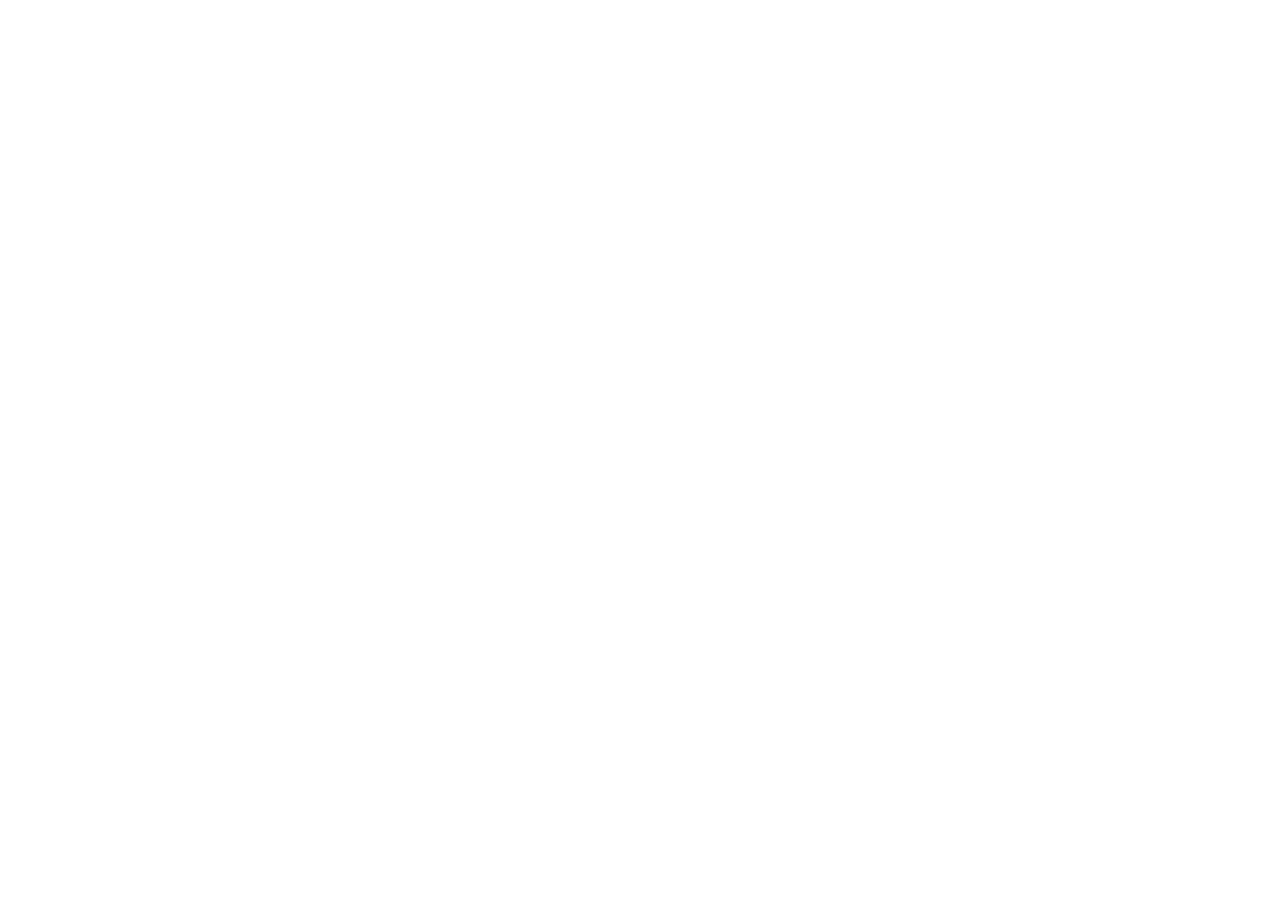
==== index.html @ dd3a99eb "upload first" ====
<!DOCTYPE html>
<html lang="en">
<head>
    <meta charset="UTF-8">
    <meta name="viewport" content="width=device-width, initial-scale=1.0">
    <title>Tix</title>
    <!-- Font Awesome -->
    <link rel="stylesheet" href="https://cdnjs.cloudflare.com/ajax/libs/font-awesome/5.15.2/css/all.min.css" integrity="sha512-HK5fgLBL+xu6dm/Ii3z4xhlSUyZgTT9tuc/hSrtw6uzJOvgRr2a9jyxxT1ely+B+xFAmJKVSTbpM/CuL7qxO8w==" crossorigin="anonymous" />
    <!-- BS4 -->
    <link rel="stylesheet" href="https://cdn.jsdelivr.net/npm/bootstrap@4.6.0/dist/css/bootstrap.min.css" integrity="sha384-B0vP5xmATw1+K9KRQjQERJvTumQW0nPEzvF6L/Z6nronJ3oUOFUFpCjEUQouq2+l" crossorigin="anonymous">
    <!-- Css -->
    <link rel="stylesheet" href="./css/style.css">
</head>
<body>
    <!-- Header -->
    <!-- Carousel -->
    <!-- Hometool -->
    <!-- Film -->
    <!-- Cinema -->
    <!-- News -->
    <!-- App -->
    <!-- Footer -->

    
    <!-- BS4 -->
    <script src="https://code.jquery.com/jquery-3.5.1.min.js"></script>
    <script src="https://cdn.jsdelivr.net/npm/bootstrap@4.6.0/dist/js/bootstrap.bundle.min.js" integrity="sha384-Piv4xVNRyMGpqkS2by6br4gNJ7DXjqk09RmUpJ8jgGtD7zP9yug3goQfGII0yAns" crossorigin="anonymous"></script>
</body>
</html>
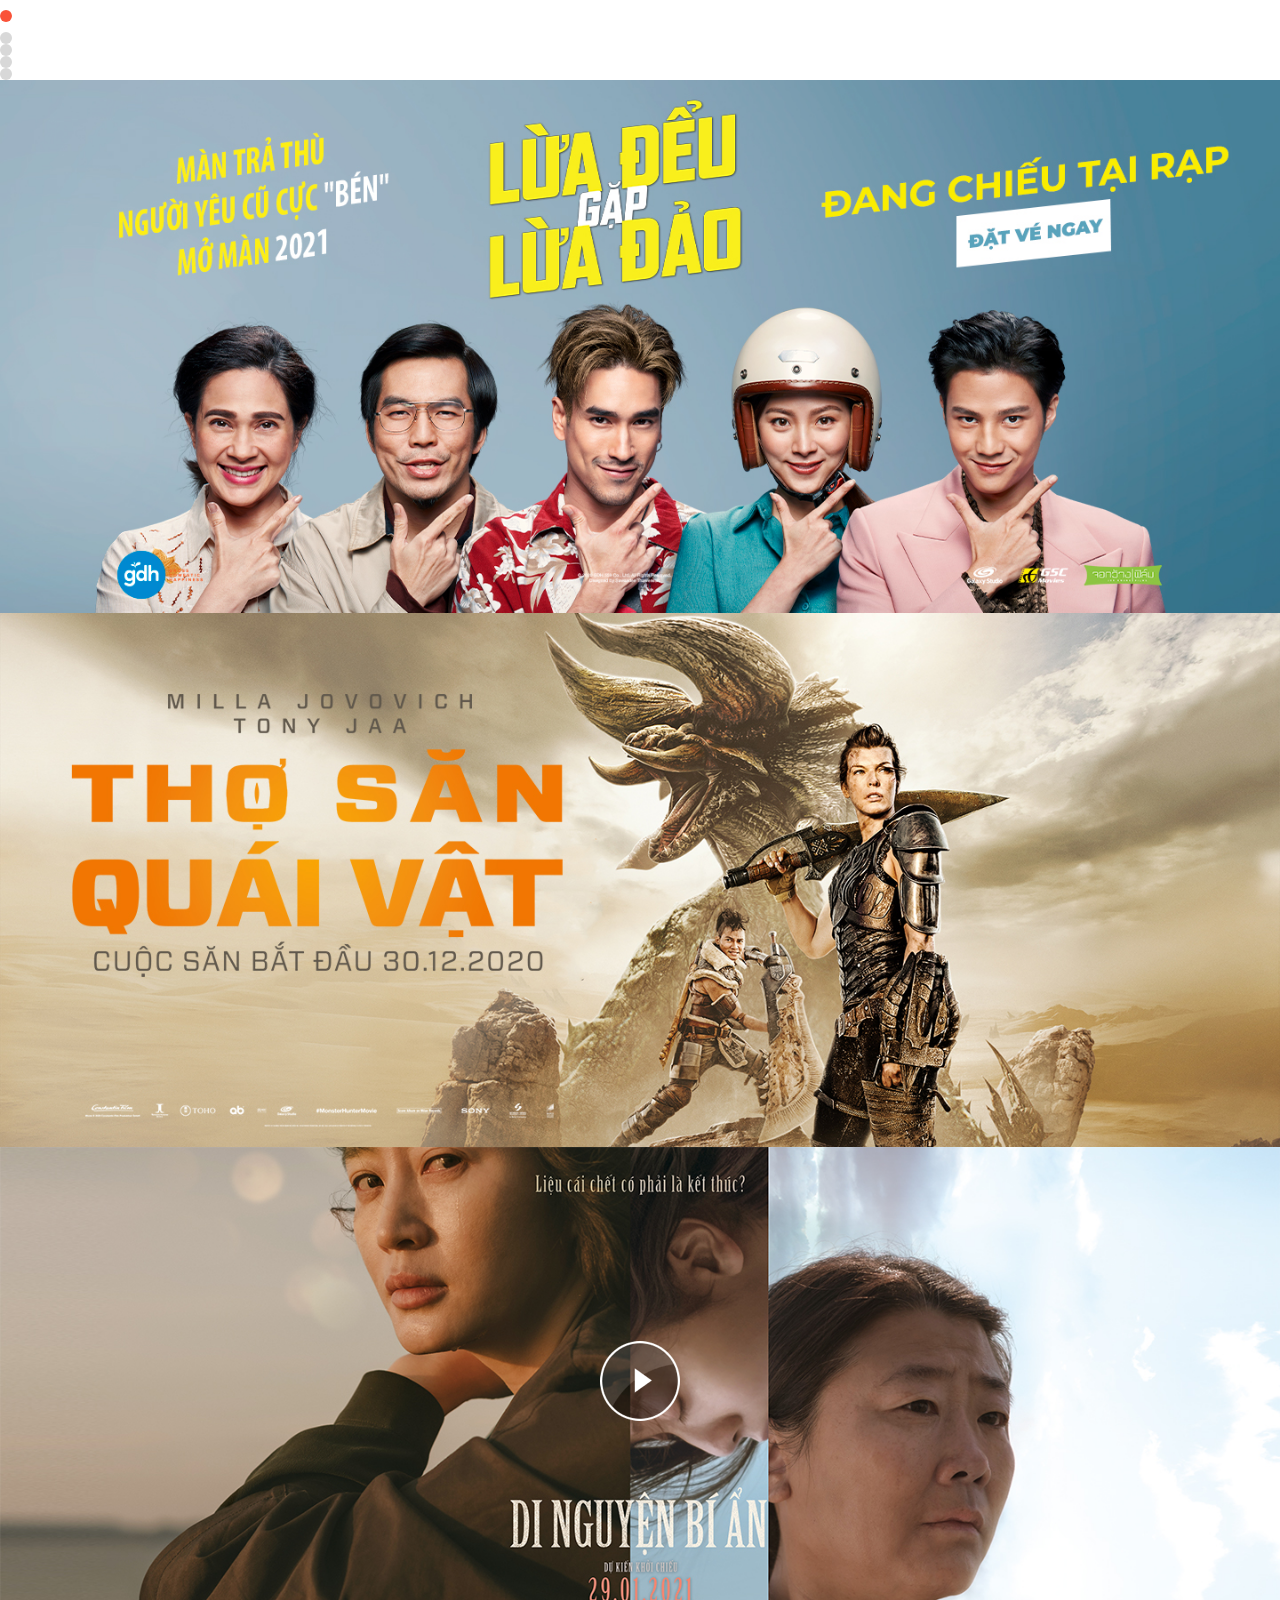
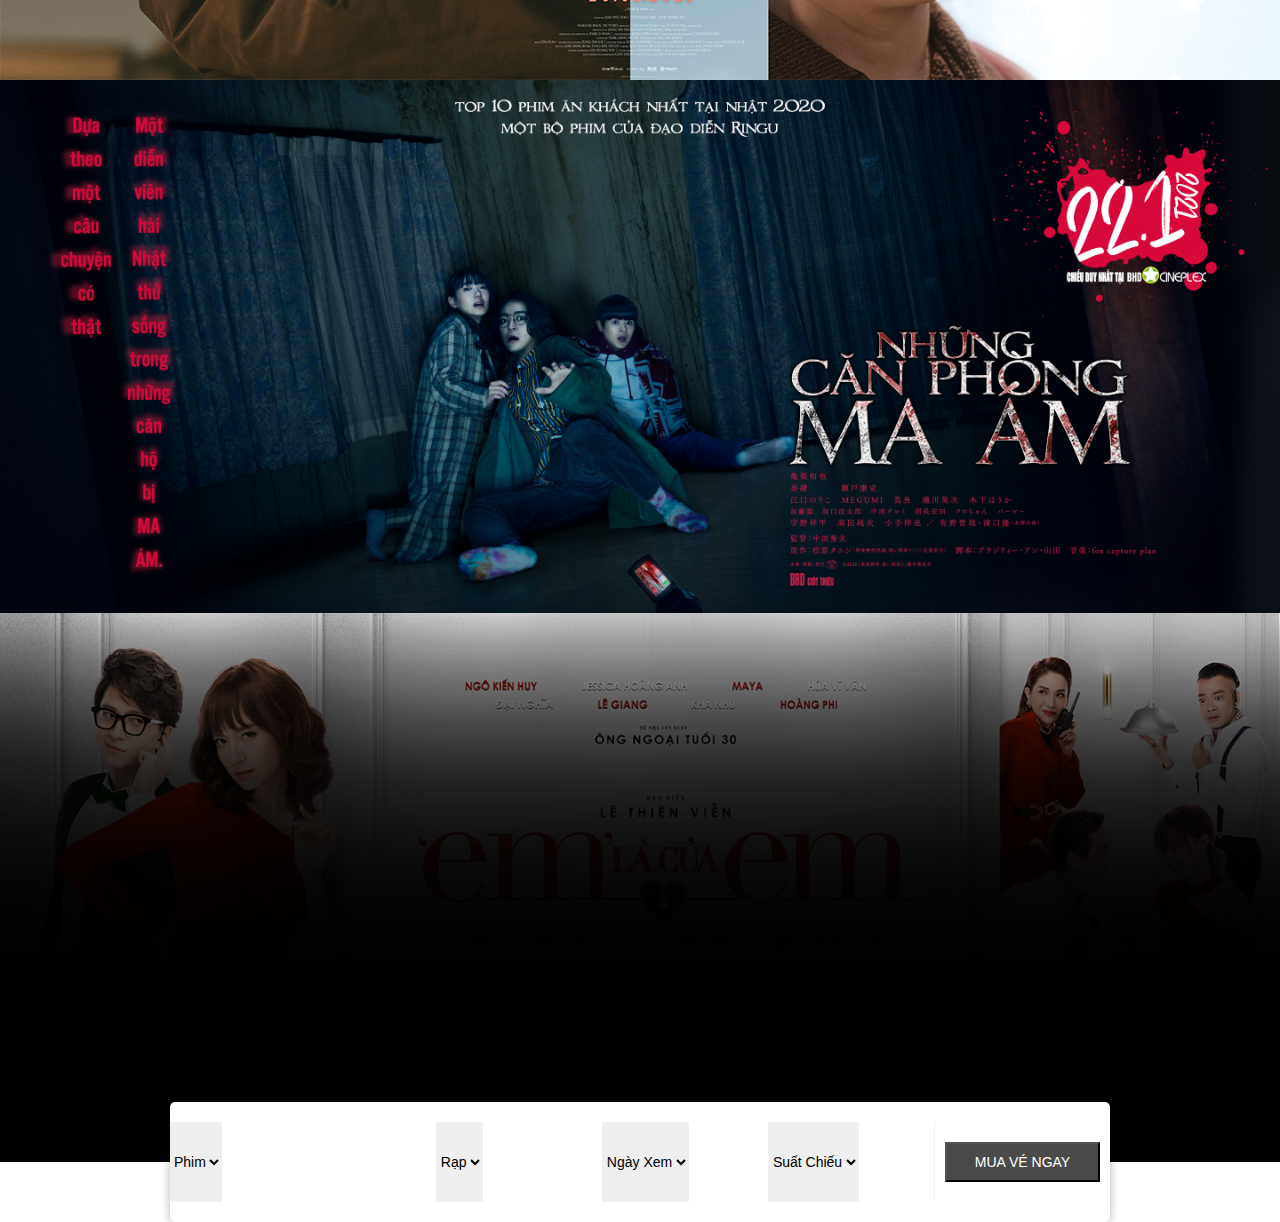
==== commit 99217b6c: "carousel" ====
--- a/index.html
+++ b/index.html
@@ -4,26 +4,132 @@
     <meta charset="UTF-8">
     <meta name="viewport" content="width=device-width, initial-scale=1.0">
     <title>Tix</title>
+    <!-- Venobox -->
+    <link rel="stylesheet" href="./css/venobox.css">
+    <!-- Owl Carousel -->
+    <link rel="stylesheet" href="./css/owl.theme.default.css">
+    <link rel="stylesheet" href="./css/owl.theme.default.min.css">
     <!-- Font Awesome -->
     <link rel="stylesheet" href="https://cdnjs.cloudflare.com/ajax/libs/font-awesome/5.15.2/css/all.min.css" integrity="sha512-HK5fgLBL+xu6dm/Ii3z4xhlSUyZgTT9tuc/hSrtw6uzJOvgRr2a9jyxxT1ely+B+xFAmJKVSTbpM/CuL7qxO8w==" crossorigin="anonymous" />
     <!-- BS4 -->
     <link rel="stylesheet" href="https://cdn.jsdelivr.net/npm/bootstrap@4.6.0/dist/css/bootstrap.min.css" integrity="sha384-B0vP5xmATw1+K9KRQjQERJvTumQW0nPEzvF6L/Z6nronJ3oUOFUFpCjEUQouq2+l" crossorigin="anonymous">
     <!-- Css -->
-    <link rel="stylesheet" href="./css/style.css">
+    <link rel="stylesheet" href="./css/main.css">
 </head>
 <body>
     <!-- Header -->
     <!-- Carousel -->
-    <!-- Hometool -->
+    <div id="tixCarousel" class="tix-carousel carousel slide" data-ride="carousel">
+        <ol class="carousel-indicators">
+          <li data-target="#tixCarousel" data-slide-to="0" class="active"></li>
+          <li data-target="#tixCarousel" data-slide-to="1"></li>
+          <li data-target="#tixCarousel" data-slide-to="2"></li>
+          <li data-target="#tixCarousel" data-slide-to="3"></li>
+          <li data-target="#tixCarousel" data-slide-to="4"></li>
+        </ol>
+        <div class="carousel-inner">
+          <div class="carousel-item active" href="#">
+            <img src="./images/carousel-1.jpg" >
+            <div class="carousel-layout"></div>
+            <a class="venobox carousel-play" data-vbtype="video" href="https://youtu.be/NWEe2BGhOUA">
+              <img src="./images/play-video.png" alt="">
+            </a>
+          </div>
+          <div class="carousel-item" href="#">
+            <img src="./images/carousel-2.jpg" >
+            <div class="carousel-layout"></div>
+            <a class="venobox carousel-play" data-vbtype="video" href="https://youtu.be/puQyZsaTtqY">
+              <img src="./images/play-video.png" alt="">
+            </a>
+          </div>
+          <div class="carousel-item" href="#">
+            <img src="./images/carousel-3.png" >
+            <div class="carousel-layout"></div>
+            <a class="venobox carousel-play" data-vbtype="video" href="https://youtu.be/FMb0QPgAzBs">
+              <img src="./images/play-video.png" alt="">
+            </a>
+          </div>
+          <div class="carousel-item" href="#">
+            <img src="./images/carousel-4.jpg" >
+            <div class="carousel-layout"></div>
+            <a class="venobox carousel-play" data-vbtype="video" href="https://youtu.be/kEgUgrh2rdA">
+              <img src="./images/play-video.png" alt="">
+            </a>
+          </div>
+          <div class="carousel-item" href="#">
+            <img src="./images/carousel-5.jpg" >
+            <div class="carousel-layout"></div>
+            <a class="venobox carousel-play" data-vbtype="video" href="https://youtu.be/9m5HbGDFBrI">
+              <img src="./images/play-video.png" alt="">
+            </a>
+          </div>
+        </div>
+        <a class="carousel-control-prev" href="#tixCarousel" role="button" data-slide="prev">
+          <span class="carousel-control-prev-icon" aria-hidden="true"></span>
+          <span class="sr-only">Previous</span>
+        </a>
+        <a class="carousel-control-next" href="#tixCarousel" role="button" data-slide="next">
+          <span class="carousel-control-next-icon" aria-hidden="true"></span>
+          <span class="sr-only">Next</span>
+        </a>
+        <!-- Hometool -->
+        <div id="tixHomeTool" class="tix-hometool">
+          <div class="form-group select">
+            <select class="form-control" id="sel1">
+              <option>Phim</option>
+              <option>2</option>
+              <option>3</option>
+              <option>4</option>
+            </select>
+          </div>
+          <div class="form-group select">
+            <select class="form-control" id="sel1">
+              <option>Rạp</option>
+              <option>2</option>
+              <option>3</option>
+              <option>4</option>
+            </select>
+          </div>
+          <div class="form-group select">
+            <select class="form-control" id="sel1">
+              <option>Ngày Xem</option>
+              <option>2</option>
+              <option>3</option>
+              <option>4</option>
+            </select>
+          </div>
+          <div class="form-group select">
+            <select class="form-control" id="sel1">
+              <option>Suất Chiếu</option>
+              <option>2</option>
+              <option>3</option>
+              <option>4</option>
+            </select>
+          </div>
+          <div class="select-button">
+            <button class="btn">MUA VÉ NGAY</button>
+          </div>
+        </div>
+      </div>
     <!-- Film -->
     <!-- Cinema -->
     <!-- News -->
     <!-- App -->
     <!-- Footer -->
-
     
     <!-- BS4 -->
     <script src="https://code.jquery.com/jquery-3.5.1.min.js"></script>
     <script src="https://cdn.jsdelivr.net/npm/bootstrap@4.6.0/dist/js/bootstrap.bundle.min.js" integrity="sha384-Piv4xVNRyMGpqkS2by6br4gNJ7DXjqk09RmUpJ8jgGtD7zP9yug3goQfGII0yAns" crossorigin="anonymous"></script>
+    <!-- Owl Carousel -->
+    <script src="./js/owl.carousel.min.js"></script>
+
+    <!-- Venobox -->
+    <script src="./js/venobox.min.js"></script>
+    <script>
+      $(document).ready(function () {
+        $(".venobox").venobox();
+      });
+  
+    </script>
 </body>
 </html>--- a/css/venobox.css
+++ b/css/venobox.css
@@ -0,0 +1,250 @@
+/* ------ venobox.css --------*/
+.vbox-overlay *, .vbox-overlay *:before, .vbox-overlay *:after{
+    -webkit-backface-visibility: hidden;
+    -webkit-box-sizing:border-box;
+    -moz-box-sizing:border-box;
+    box-sizing:border-box;
+}
+.vbox-overlay * { 
+    -webkit-backface-visibility: visible;
+    backface-visibility: visible;
+}
+.vbox-overlay{
+    display: -webkit-flex;
+    display: flex;
+    -webkit-flex-direction: column;
+    flex-direction: column;
+    -webkit-justify-content: center;
+    justify-content: center;
+    -webkit-align-items: center;
+    align-items: center;
+    position: fixed;
+    left: 0;
+    top: 0;
+    bottom: 0;
+    right: 0;
+    z-index: 999999;
+}
+
+/* ----- navigation ----- */
+.vbox-title{
+    width: 100%;
+    height: 40px;
+    float: left;
+    text-align: center;
+    line-height: 28px;
+    font-size: 12px;
+    padding: 6px 50px;
+    overflow: hidden;
+    position: fixed;
+    display: none;
+    left: 0;
+    z-index: 89;
+}
+.vbox-close{
+    cursor: pointer;
+    position: fixed;
+    top: -1px;
+    right: 0;
+    width: 50px;
+    height: 40px;
+    padding: 6px;
+    display: block;
+    background-position:10px center;
+    overflow: hidden;
+    font-size: 24px;
+    line-height: 1;
+    text-align: center;
+    z-index: 99;
+}
+.vbox-left{
+    cursor: pointer;
+    position: fixed;
+    left: 0;
+    height: 40px;
+    overflow: hidden;
+    line-height: 28px;
+    font-size: 12px;
+    z-index: 99;
+    display: flex;
+    align-items:center;
+}
+.vbox-num{
+    display: inline-block;
+    margin: 6px 0 6px 15px;
+}
+/* ----- Social share ----- */
+.vbox-share{
+    line-height: 28px;
+    font-size: 12px;
+    overflow: hidden;
+    position: fixed;
+    left: 0;
+    z-index: 98;
+    display: flex;
+    align-items:center;
+    justify-content: center;
+    width: 100%;
+    text-align: center;
+}
+.vbox-share svg{
+    max-height: 28px;
+    width: 28px;
+    z-index: 10;
+    margin-left: 12px;
+    margin-top: 6px;
+    margin-bottom: 6px;
+    vertical-align: middle;
+}
+
+
+/* ----- navigation ARROWS ----- */
+.vbox-next, .vbox-prev{
+    position: fixed;
+    top: 50%;
+    margin-top: -15px;
+    overflow: hidden;
+    cursor: pointer;
+    display: block;
+    width: 45px;
+    height: 45px;
+    z-index: 99;
+}
+.vbox-next span, .vbox-prev span{
+    position: relative;
+    width: 20px;
+    height: 20px;
+    border: 2px solid transparent;
+    border-top-color: #B6B6B6;
+    border-right-color: #B6B6B6;
+    text-indent: -100px;
+    position: absolute;
+    top: 8px;
+    display: block;
+}
+.vbox-prev{
+    left: 15px;
+}
+.vbox-next{
+    right: 15px;
+}
+.vbox-prev span{
+    left: 10px;
+    -ms-transform: rotate(-135deg);
+    -webkit-transform: rotate(-135deg);
+    transform: rotate(-135deg);
+}
+.vbox-next span{
+    -ms-transform: rotate(45deg);
+    -webkit-transform: rotate(45deg);
+    transform: rotate(45deg);
+    right: 10px;
+}
+/* ------- inline window ------ */
+.vbox-inline{
+    width: 420px;
+    height: 315px;
+    height: 70vh;
+    padding: 10px;
+    background: #fff;
+    margin: 0 auto;
+    overflow: auto;
+    text-align: left;
+}
+/* ------- Video & iFrames window ------ */
+.venoframe{
+    max-width: 100%;
+    width: 100%;
+    border: none;
+    width: 100%;
+    height: 260px;
+    height: 70vh;
+}
+.venoframe.vbvid{
+    height: 260px;
+}
+@media (min-width: 768px) {
+    .venoframe, .vbox-inline{
+        width: 90%;
+        height: 360px;
+        height: 70vh;
+    }
+    .venoframe.vbvid{
+        width: 640px;
+        height: 360px;
+    }
+}
+@media (min-width: 992px) {
+    .venoframe, .vbox-inline{
+        max-width: 1200px;
+        width: 80%;
+        height: 540px;
+        height: 70vh;
+    }
+    .venoframe.vbvid{
+        width: 960px;
+        height: 540px;
+    }
+}
+/* 
+Please do NOT edit this part! 
+or at least read this note: http://i.imgur.com/7C0ws9e.gif
+*/
+.vbox-open{
+    overflow: hidden;
+}
+.vbox-container{
+    position: absolute;
+    left: 0;
+    right: 0;
+    top: 0;
+    bottom: 0;
+    overflow-x: hidden;
+    overflow-y: scroll;
+    overflow-scrolling: touch;
+    -webkit-overflow-scrolling: touch;
+    z-index: 20;
+    max-height: 100%;
+
+}
+
+.vbox-content{
+    text-align: center;
+    float: left;
+    width: 100%;
+    position: relative;
+    overflow: hidden;
+    padding: 20px 4%;
+}
+.vbox-container img{
+    max-width: 100%;
+    height: auto;
+}
+.vbox-figlio{
+    box-shadow: 0 0 12px rgba(0,0,0,0.19), 0 6px 6px rgba(0,0,0,0.23);
+    max-width: 100%;
+    text-align: initial;
+}
+img.vbox-figlio{
+    -webkit-user-select: none;
+-khtml-user-select: none;
+-moz-user-select: none;
+-o-user-select: none;
+user-select: none;
+}
+.vbox-content.swipe-left{
+    margin-left: -200px !important;
+}
+.vbox-content.swipe-right{
+    margin-left: 200px !important;
+}
+.vbox-animated{
+    webkit-transition: margin 300ms ease-out;
+    transition: margin 300ms ease-out;
+}
+
+/* ---------- preloader ----------
+ * SPINKIT 
+ * http://tobiasahlin.com/spinkit/
+-------------------------------- */
+.sk-double-bounce,.sk-rotating-plane{width:40px;height:40px;margin:40px auto}.sk-rotating-plane{background-color:#333;-webkit-animation:sk-rotatePlane 1.2s infinite ease-in-out;animation:sk-rotatePlane 1.2s infinite ease-in-out}@-webkit-keyframes sk-rotatePlane{0%{-webkit-transform:perspective(120px) rotateX(0) rotateY(0);transform:perspective(120px) rotateX(0) rotateY(0)}50%{-webkit-transform:perspective(120px) rotateX(-180.1deg) rotateY(0);transform:perspective(120px) rotateX(-180.1deg) rotateY(0)}100%{-webkit-transform:perspective(120px) rotateX(-180deg) rotateY(-179.9deg);transform:perspective(120px) rotateX(-180deg) rotateY(-179.9deg)}}@keyframes sk-rotatePlane{0%{-webkit-transform:perspective(120px) rotateX(0) rotateY(0);transform:perspective(120px) rotateX(0) rotateY(0)}50%{-webkit-transform:perspective(120px) rotateX(-180.1deg) rotateY(0);transform:perspective(120px) rotateX(-180.1deg) rotateY(0)}100%{-webkit-transform:perspective(120px) rotateX(-180deg) rotateY(-179.9deg);transform:perspective(120px) rotateX(-180deg) rotateY(-179.9deg)}}.sk-double-bounce{position:relative}.sk-double-bounce .sk-child{width:100%;height:100%;border-radius:50%;background-color:#333;opacity:.6;position:absolute;top:0;left:0;-webkit-animation:sk-doubleBounce 2s infinite ease-in-out;animation:sk-doubleBounce 2s infinite ease-in-out}.sk-chasing-dots .sk-child,.sk-spinner-pulse,.sk-three-bounce .sk-child{background-color:#333;border-radius:100%}.sk-double-bounce .sk-double-bounce2{-webkit-animation-delay:-1s;animation-delay:-1s}@-webkit-keyframes sk-doubleBounce{0%,100%{-webkit-transform:scale(0);transform:scale(0)}50%{-webkit-transform:scale(1);transform:scale(1)}}@keyframes sk-doubleBounce{0%,100%{-webkit-transform:scale(0);transform:scale(0)}50%{-webkit-transform:scale(1);transform:scale(1)}}.sk-wave{margin:40px auto;width:50px;height:40px;text-align:center;font-size:10px}.sk-wave .sk-rect{background-color:#333;height:100%;width:6px;display:inline-block;-webkit-animation:sk-waveStretchDelay 1.2s infinite ease-in-out;animation:sk-waveStretchDelay 1.2s infinite ease-in-out}.sk-wave .sk-rect1{-webkit-animation-delay:-1.2s;animation-delay:-1.2s}.sk-wave .sk-rect2{-webkit-animation-delay:-1.1s;animation-delay:-1.1s}.sk-wave .sk-rect3{-webkit-animation-delay:-1s;animation-delay:-1s}.sk-wave .sk-rect4{-webkit-animation-delay:-.9s;animation-delay:-.9s}.sk-wave .sk-rect5{-webkit-animation-delay:-.8s;animation-delay:-.8s}@-webkit-keyframes sk-waveStretchDelay{0%,100%,40%{-webkit-transform:scaleY(.4);transform:scaleY(.4)}20%{-webkit-transform:scaleY(1);transform:scaleY(1)}}@keyframes sk-waveStretchDelay{0%,100%,40%{-webkit-transform:scaleY(.4);transform:scaleY(.4)}20%{-webkit-transform:scaleY(1);transform:scaleY(1)}}.sk-wandering-cubes{margin:40px auto;width:40px;height:40px;position:relative}.sk-wandering-cubes .sk-cube{background-color:#333;width:10px;height:10px;position:absolute;top:0;left:0;-webkit-animation:sk-wanderingCube 1.8s ease-in-out -1.8s infinite both;animation:sk-wanderingCube 1.8s ease-in-out -1.8s infinite both}.sk-chasing-dots,.sk-spinner-pulse{width:40px;height:40px;margin:40px auto}.sk-wandering-cubes .sk-cube2{-webkit-animation-delay:-.9s;animation-delay:-.9s}@-webkit-keyframes sk-wanderingCube{0%{-webkit-transform:rotate(0);transform:rotate(0)}25%{-webkit-transform:translateX(30px) rotate(-90deg) scale(.5);transform:translateX(30px) rotate(-90deg) scale(.5)}50%{-webkit-transform:translateX(30px) translateY(30px) rotate(-179deg);transform:translateX(30px) translateY(30px) rotate(-179deg)}50.1%{-webkit-transform:translateX(30px) translateY(30px) rotate(-180deg);transform:translateX(30px) translateY(30px) rotate(-180deg)}75%{-webkit-transform:translateX(0) translateY(30px) rotate(-270deg) scale(.5);transform:translateX(0) translateY(30px) rotate(-270deg) scale(.5)}100%{-webkit-transform:rotate(-360deg);transform:rotate(-360deg)}}@keyframes sk-wanderingCube{0%{-webkit-transform:rotate(0);transform:rotate(0)}25%{-webkit-transform:translateX(30px) rotate(-90deg) scale(.5);transform:translateX(30px) rotate(-90deg) scale(.5)}50%{-webkit-transform:translateX(30px) translateY(30px) rotate(-179deg);transform:translateX(30px) translateY(30px) rotate(-179deg)}50.1%{-webkit-transform:translateX(30px) translateY(30px) rotate(-180deg);transform:translateX(30px) translateY(30px) rotate(-180deg)}75%{-webkit-transform:translateX(0) translateY(30px) rotate(-270deg) scale(.5);transform:translateX(0) translateY(30px) rotate(-270deg) scale(.5)}100%{-webkit-transform:rotate(-360deg);transform:rotate(-360deg)}}.sk-spinner-pulse{-webkit-animation:sk-pulseScaleOut 1s infinite ease-in-out;animation:sk-pulseScaleOut 1s infinite ease-in-out}@-webkit-keyframes sk-pulseScaleOut{0%{-webkit-transform:scale(0);transform:scale(0)}100%{-webkit-transform:scale(1);transform:scale(1);opacity:0}}@keyframes sk-pulseScaleOut{0%{-webkit-transform:scale(0);transform:scale(0)}100%{-webkit-transform:scale(1);transform:scale(1);opacity:0}}.sk-chasing-dots{position:relative;text-align:center;-webkit-animation:sk-chasingDotsRotate 2s infinite linear;animation:sk-chasingDotsRotate 2s infinite linear}.sk-chasing-dots .sk-child{width:60%;height:60%;display:inline-block;position:absolute;top:0;-webkit-animation:sk-chasingDotsBounce 2s infinite ease-in-out;animation:sk-chasingDotsBounce 2s infinite ease-in-out}.sk-chasing-dots .sk-dot2{top:auto;bottom:0;-webkit-animation-delay:-1s;animation-delay:-1s}@-webkit-keyframes sk-chasingDotsRotate{100%{-webkit-transform:rotate(360deg);transform:rotate(360deg)}}@keyframes sk-chasingDotsRotate{100%{-webkit-transform:rotate(360deg);transform:rotate(360deg)}}@-webkit-keyframes sk-chasingDotsBounce{0%,100%{-webkit-transform:scale(0);transform:scale(0)}50%{-webkit-transform:scale(1);transform:scale(1)}}@keyframes sk-chasingDotsBounce{0%,100%{-webkit-transform:scale(0);transform:scale(0)}50%{-webkit-transform:scale(1);transform:scale(1)}}.sk-three-bounce{margin:40px auto;width:80px;text-align:center}.sk-three-bounce .sk-child{width:20px;height:20px;display:inline-block;-webkit-animation:sk-three-bounce 1.4s ease-in-out 0s infinite both;animation:sk-three-bounce 1.4s ease-in-out 0s infinite both}.sk-circle .sk-child:before,.sk-fading-circle .sk-circle:before{display:block;border-radius:100%;content:'';background-color:#333}.sk-three-bounce .sk-bounce1{-webkit-animation-delay:-.32s;animation-delay:-.32s}.sk-three-bounce .sk-bounce2{-webkit-animation-delay:-.16s;animation-delay:-.16s}@-webkit-keyframes sk-three-bounce{0%,100%,80%{-webkit-transform:scale(0);transform:scale(0)}40%{-webkit-transform:scale(1);transform:scale(1)}}@keyframes sk-three-bounce{0%,100%,80%{-webkit-transform:scale(0);transform:scale(0)}40%{-webkit-transform:scale(1);transform:scale(1)}}.sk-circle{margin:40px auto;width:40px;height:40px;position:relative}.sk-circle .sk-child{width:100%;height:100%;position:absolute;left:0;top:0}.sk-circle .sk-child:before{margin:0 auto;width:15%;height:15%;-webkit-animation:sk-circleBounceDelay 1.2s infinite ease-in-out both;animation:sk-circleBounceDelay 1.2s infinite ease-in-out both}.sk-circle .sk-circle2{-webkit-transform:rotate(30deg);-ms-transform:rotate(30deg);transform:rotate(30deg)}.sk-circle .sk-circle3{-webkit-transform:rotate(60deg);-ms-transform:rotate(60deg);transform:rotate(60deg)}.sk-circle .sk-circle4{-webkit-transform:rotate(90deg);-ms-transform:rotate(90deg);transform:rotate(90deg)}.sk-circle .sk-circle5{-webkit-transform:rotate(120deg);-ms-transform:rotate(120deg);transform:rotate(120deg)}.sk-circle .sk-circle6{-webkit-transform:rotate(150deg);-ms-transform:rotate(150deg);transform:rotate(150deg)}.sk-circle .sk-circle7{-webkit-transform:rotate(180deg);-ms-transform:rotate(180deg);transform:rotate(180deg)}.sk-circle .sk-circle8{-webkit-transform:rotate(210deg);-ms-transform:rotate(210deg);transform:rotate(210deg)}.sk-circle .sk-circle9{-webkit-transform:rotate(240deg);-ms-transform:rotate(240deg);transform:rotate(240deg)}.sk-circle .sk-circle10{-webkit-transform:rotate(270deg);-ms-transform:rotate(270deg);transform:rotate(270deg)}.sk-circle .sk-circle11{-webkit-transform:rotate(300deg);-ms-transform:rotate(300deg);transform:rotate(300deg)}.sk-circle .sk-circle12{-webkit-transform:rotate(330deg);-ms-transform:rotate(330deg);transform:rotate(330deg)}.sk-circle .sk-circle2:before{-webkit-animation-delay:-1.1s;animation-delay:-1.1s}.sk-circle .sk-circle3:before{-webkit-animation-delay:-1s;animation-delay:-1s}.sk-circle .sk-circle4:before{-webkit-animation-delay:-.9s;animation-delay:-.9s}.sk-circle .sk-circle5:before{-webkit-animation-delay:-.8s;animation-delay:-.8s}.sk-circle .sk-circle6:before{-webkit-animation-delay:-.7s;animation-delay:-.7s}.sk-circle .sk-circle7:before{-webkit-animation-delay:-.6s;animation-delay:-.6s}.sk-circle .sk-circle8:before{-webkit-animation-delay:-.5s;animation-delay:-.5s}.sk-circle .sk-circle9:before{-webkit-animation-delay:-.4s;animation-delay:-.4s}.sk-circle .sk-circle10:before{-webkit-animation-delay:-.3s;animation-delay:-.3s}.sk-circle .sk-circle11:before{-webkit-animation-delay:-.2s;animation-delay:-.2s}.sk-circle .sk-circle12:before{-webkit-animation-delay:-.1s;animation-delay:-.1s}@-webkit-keyframes sk-circleBounceDelay{0%,100%,80%{-webkit-transform:scale(0);transform:scale(0)}40%{-webkit-transform:scale(1);transform:scale(1)}}@keyframes sk-circleBounceDelay{0%,100%,80%{-webkit-transform:scale(0);transform:scale(0)}40%{-webkit-transform:scale(1);transform:scale(1)}}.sk-cube-grid{width:40px;height:40px;margin:40px auto}.sk-cube-grid .sk-cube{width:33.33%;height:33.33%;background-color:#333;float:left;-webkit-animation:sk-cubeGridScaleDelay 1.3s infinite ease-in-out;animation:sk-cubeGridScaleDelay 1.3s infinite ease-in-out}.sk-cube-grid .sk-cube1{-webkit-animation-delay:.2s;animation-delay:.2s}.sk-cube-grid .sk-cube2{-webkit-animation-delay:.3s;animation-delay:.3s}.sk-cube-grid .sk-cube3{-webkit-animation-delay:.4s;animation-delay:.4s}.sk-cube-grid .sk-cube4{-webkit-animation-delay:.1s;animation-delay:.1s}.sk-cube-grid .sk-cube5{-webkit-animation-delay:.2s;animation-delay:.2s}.sk-cube-grid .sk-cube6{-webkit-animation-delay:.3s;animation-delay:.3s}.sk-cube-grid .sk-cube7{-webkit-animation-delay:0ms;animation-delay:0ms}.sk-cube-grid .sk-cube8{-webkit-animation-delay:.1s;animation-delay:.1s}.sk-cube-grid .sk-cube9{-webkit-animation-delay:.2s;animation-delay:.2s}@-webkit-keyframes sk-cubeGridScaleDelay{0%,100%,70%{-webkit-transform:scale3D(1,1,1);transform:scale3D(1,1,1)}35%{-webkit-transform:scale3D(0,0,1);transform:scale3D(0,0,1)}}@keyframes sk-cubeGridScaleDelay{0%,100%,70%{-webkit-transform:scale3D(1,1,1);transform:scale3D(1,1,1)}35%{-webkit-transform:scale3D(0,0,1);transform:scale3D(0,0,1)}}.sk-fading-circle{margin:40px auto;width:40px;height:40px;position:relative}.sk-fading-circle .sk-circle{width:100%;height:100%;position:absolute;left:0;top:0}.sk-fading-circle .sk-circle:before{margin:0 auto;width:15%;height:15%;-webkit-animation:sk-circleFadeDelay 1.2s infinite ease-in-out both;animation:sk-circleFadeDelay 1.2s infinite ease-in-out both}.sk-fading-circle .sk-circle2{-webkit-transform:rotate(30deg);-ms-transform:rotate(30deg);transform:rotate(30deg)}.sk-fading-circle .sk-circle3{-webkit-transform:rotate(60deg);-ms-transform:rotate(60deg);transform:rotate(60deg)}.sk-fading-circle .sk-circle4{-webkit-transform:rotate(90deg);-ms-transform:rotate(90deg);transform:rotate(90deg)}.sk-fading-circle .sk-circle5{-webkit-transform:rotate(120deg);-ms-transform:rotate(120deg);transform:rotate(120deg)}.sk-fading-circle .sk-circle6{-webkit-transform:rotate(150deg);-ms-transform:rotate(150deg);transform:rotate(150deg)}.sk-fading-circle .sk-circle7{-webkit-transform:rotate(180deg);-ms-transform:rotate(180deg);transform:rotate(180deg)}.sk-fading-circle .sk-circle8{-webkit-transform:rotate(210deg);-ms-transform:rotate(210deg);transform:rotate(210deg)}.sk-fading-circle .sk-circle9{-webkit-transform:rotate(240deg);-ms-transform:rotate(240deg);transform:rotate(240deg)}.sk-fading-circle .sk-circle10{-webkit-transform:rotate(270deg);-ms-transform:rotate(270deg);transform:rotate(270deg)}.sk-fading-circle .sk-circle11{-webkit-transform:rotate(300deg);-ms-transform:rotate(300deg);transform:rotate(300deg)}.sk-fading-circle .sk-circle12{-webkit-transform:rotate(330deg);-ms-transform:rotate(330deg);transform:rotate(330deg)}.sk-fading-circle .sk-circle2:before{-webkit-animation-delay:-1.1s;animation-delay:-1.1s}.sk-fading-circle .sk-circle3:before{-webkit-animation-delay:-1s;animation-delay:-1s}.sk-fading-circle .sk-circle4:before{-webkit-animation-delay:-.9s;animation-delay:-.9s}.sk-fading-circle .sk-circle5:before{-webkit-animation-delay:-.8s;animation-delay:-.8s}.sk-fading-circle .sk-circle6:before{-webkit-animation-delay:-.7s;animation-delay:-.7s}.sk-fading-circle .sk-circle7:before{-webkit-animation-delay:-.6s;animation-delay:-.6s}.sk-fading-circle .sk-circle8:before{-webkit-animation-delay:-.5s;animation-delay:-.5s}.sk-fading-circle .sk-circle9:before{-webkit-animation-delay:-.4s;animation-delay:-.4s}.sk-fading-circle .sk-circle10:before{-webkit-animation-delay:-.3s;animation-delay:-.3s}.sk-fading-circle .sk-circle11:before{-webkit-animation-delay:-.2s;animation-delay:-.2s}.sk-fading-circle .sk-circle12:before{-webkit-animation-delay:-.1s;animation-delay:-.1s}@-webkit-keyframes sk-circleFadeDelay{0%,100%,39%{opacity:0}40%{opacity:1}}@keyframes sk-circleFadeDelay{0%,100%,39%{opacity:0}40%{opacity:1}}.sk-folding-cube{margin:40px auto;width:40px;height:40px;position:relative;-webkit-transform:rotateZ(45deg);transform:rotateZ(45deg)}.sk-folding-cube .sk-cube{float:left;width:50%;height:50%;position:relative;-webkit-transform:scale(1.1);-ms-transform:scale(1.1);transform:scale(1.1)}.sk-folding-cube .sk-cube:before{content:'';position:absolute;top:0;left:0;width:100%;height:100%;background-color:#333;-webkit-animation:sk-foldCubeAngle 2.4s infinite linear both;animation:sk-foldCubeAngle 2.4s infinite linear both;-webkit-transform-origin:100% 100%;-ms-transform-origin:100% 100%;transform-origin:100% 100%}.sk-folding-cube .sk-cube2{-webkit-transform:scale(1.1) rotateZ(90deg);transform:scale(1.1) rotateZ(90deg)}.sk-folding-cube .sk-cube3{-webkit-transform:scale(1.1) rotateZ(180deg);transform:scale(1.1) rotateZ(180deg)}.sk-folding-cube .sk-cube4{-webkit-transform:scale(1.1) rotateZ(270deg);transform:scale(1.1) rotateZ(270deg)}.sk-folding-cube .sk-cube2:before{-webkit-animation-delay:.3s;animation-delay:.3s}.sk-folding-cube .sk-cube3:before{-webkit-animation-delay:.6s;animation-delay:.6s}.sk-folding-cube .sk-cube4:before{-webkit-animation-delay:.9s;animation-delay:.9s}@-webkit-keyframes sk-foldCubeAngle{0%,10%{-webkit-transform:perspective(140px) rotateX(-180deg);transform:perspective(140px) rotateX(-180deg);opacity:0}25%,75%{-webkit-transform:perspective(140px) rotateX(0);transform:perspective(140px) rotateX(0);opacity:1}100%,90%{-webkit-transform:perspective(140px) rotateY(180deg);transform:perspective(140px) rotateY(180deg);opacity:0}}@keyframes sk-foldCubeAngle{0%,10%{-webkit-transform:perspective(140px) rotateX(-180deg);transform:perspective(140px) rotateX(-180deg);opacity:0}25%,75%{-webkit-transform:perspective(140px) rotateX(0);transform:perspective(140px) rotateX(0);opacity:1}100%,90%{-webkit-transform:perspective(140px) rotateY(180deg);transform:perspective(140px) rotateY(180deg);opacity:0}}
--- a/css/main.css
+++ b/css/main.css
@@ -0,0 +1,188 @@
+* {
+  padding: 0;
+  margin: 0;
+  font-size: 14px;
+}
+
+.link-dropdown {
+  display: block;
+  text-decoration: none;
+  color: #000000;
+  font-size: 14px;
+}
+
+.link-dropdown:hover {
+  display: block;
+  text-decoration: none;
+  color: #000000;
+  font-size: 14px;
+}
+
+.tix-carousel {
+  position: relative;
+  width: 100%;
+  padding: 0;
+}
+
+.tix-carousel .carousel-indicators {
+  bottom: 12%;
+}
+
+.tix-carousel .carousel-indicators li {
+  width: 12px;
+  height: 12px;
+  border-radius: 50%;
+  background-color: #d8d8d8;
+  opacity: 1;
+}
+
+.tix-carousel .carousel-indicators li.active {
+  background: #fa5238;
+  width: 12px;
+  height: 12px;
+  border-radius: 50%;
+  background-clip: padding-box;
+  border-top: 10px solid transparent;
+  border-bottom: 10px solid transparent;
+}
+
+.tix-carousel .carousel-control-prev {
+  width: 5%;
+}
+
+.tix-carousel .carousel-control-prev .carousel-control-prev-icon {
+  background-image: url(../images/back-session.png);
+  width: 50px;
+  height: 50px;
+}
+
+.tix-carousel .carousel-control-next {
+  width: 5%;
+}
+
+.tix-carousel .carousel-control-next .carousel-control-next-icon {
+  background-image: url(../images/next-session.png);
+  width: 50px;
+  height: 50px;
+}
+
+.tix-carousel .carousel-inner .carousel-item:hover .carousel-play {
+  position: absolute;
+  top: 50%;
+  left: 50%;
+  -webkit-transform: translate(-50%, -50%);
+          transform: translate(-50%, -50%);
+  background-color: transparent;
+  visibility: visible;
+  opacity: 1;
+}
+
+.tix-carousel .carousel-inner .carousel-item .carousel-layout {
+  position: absolute;
+  top: 0;
+  width: 100%;
+  height: 100%;
+  background: -webkit-gradient(linear, left bottom, left top, from(#000), color-stop(20%, transparent));
+  background: linear-gradient(to top, #000, transparent 20%);
+}
+
+.tix-carousel .carousel-inner .carousel-item img {
+  display: block;
+  width: 100%;
+}
+
+.tix-carousel .carousel-inner .carousel-play {
+  position: absolute;
+  top: 50%;
+  left: 50%;
+  -webkit-transform: translate(-50%, -50%);
+          transform: translate(-50%, -50%);
+  background-color: transparent;
+  visibility: hidden;
+  opacity: 0;
+  -webkit-transition: all 0.3s;
+  transition: all 0.3s;
+}
+
+.tix-carousel .carousel-inner .carousel-play:hover img {
+  opacity: 0.7;
+}
+
+.tix-carousel .carousel-inner .carousel-play img {
+  -webkit-transition: all 0.2 ease;
+  transition: all 0.2 ease;
+}
+
+.tix-carousel .tix-hometool {
+  width: 940px;
+  height: 80px;
+  display: -webkit-box;
+  display: -ms-flexbox;
+  display: flex;
+  position: absolute;
+  bottom: 0;
+  left: 50%;
+  -webkit-transform: translate(-50%, 50%);
+          transform: translate(-50%, 50%);
+  padding: 20px 0;
+  border-radius: 5px;
+  background-color: #fff;
+  -webkit-box-shadow: 0 0 10px rgba(0, 0, 0, 0.3);
+          box-shadow: 0 0 10px rgba(0, 0, 0, 0.3);
+}
+
+.tix-carousel .tix-hometool .select {
+  height: 100%;
+  width: 30%;
+  padding: 0;
+  margin: 0;
+}
+
+.tix-carousel .tix-hometool .select:first-child {
+  width: 30%;
+}
+
+.tix-carousel .tix-hometool .select:not(:first-child) {
+  width: calc(70% / 4);
+  height: 100%;
+  border-left: 1px solid rgba(238, 238, 238, 0.88);
+  padding-right: 10px;
+}
+
+.tix-carousel .tix-hometool .select .form-control {
+  height: 100%;
+  border: none;
+  color: #000000;
+}
+
+.tix-carousel .tix-hometool .select .form-control:focus {
+  -webkit-box-shadow: none;
+          box-shadow: none;
+}
+
+.tix-carousel .tix-hometool .select-button {
+  display: -webkit-box;
+  display: -ms-flexbox;
+  display: flex;
+  -webkit-box-align: center;
+      -ms-flex-align: center;
+          align-items: center;
+  width: calc(70% / 4);
+  border-left: 1px solid rgba(238, 238, 238, 0.88);
+  padding: 0 10px;
+}
+
+.tix-carousel .tix-hometool .select-button button {
+  width: 100%;
+  padding: 10px 25px;
+  background-color: #4a4a4a;
+  color: #fff;
+  font-size: 14px;
+}
+
+.tix-carousel .tix-hometool .select-button button:focus {
+  -webkit-box-shadow: none;
+          box-shadow: none;
+  outline: 5px auto #000000;
+}
+/*# sourceMappingURL=main.css.map */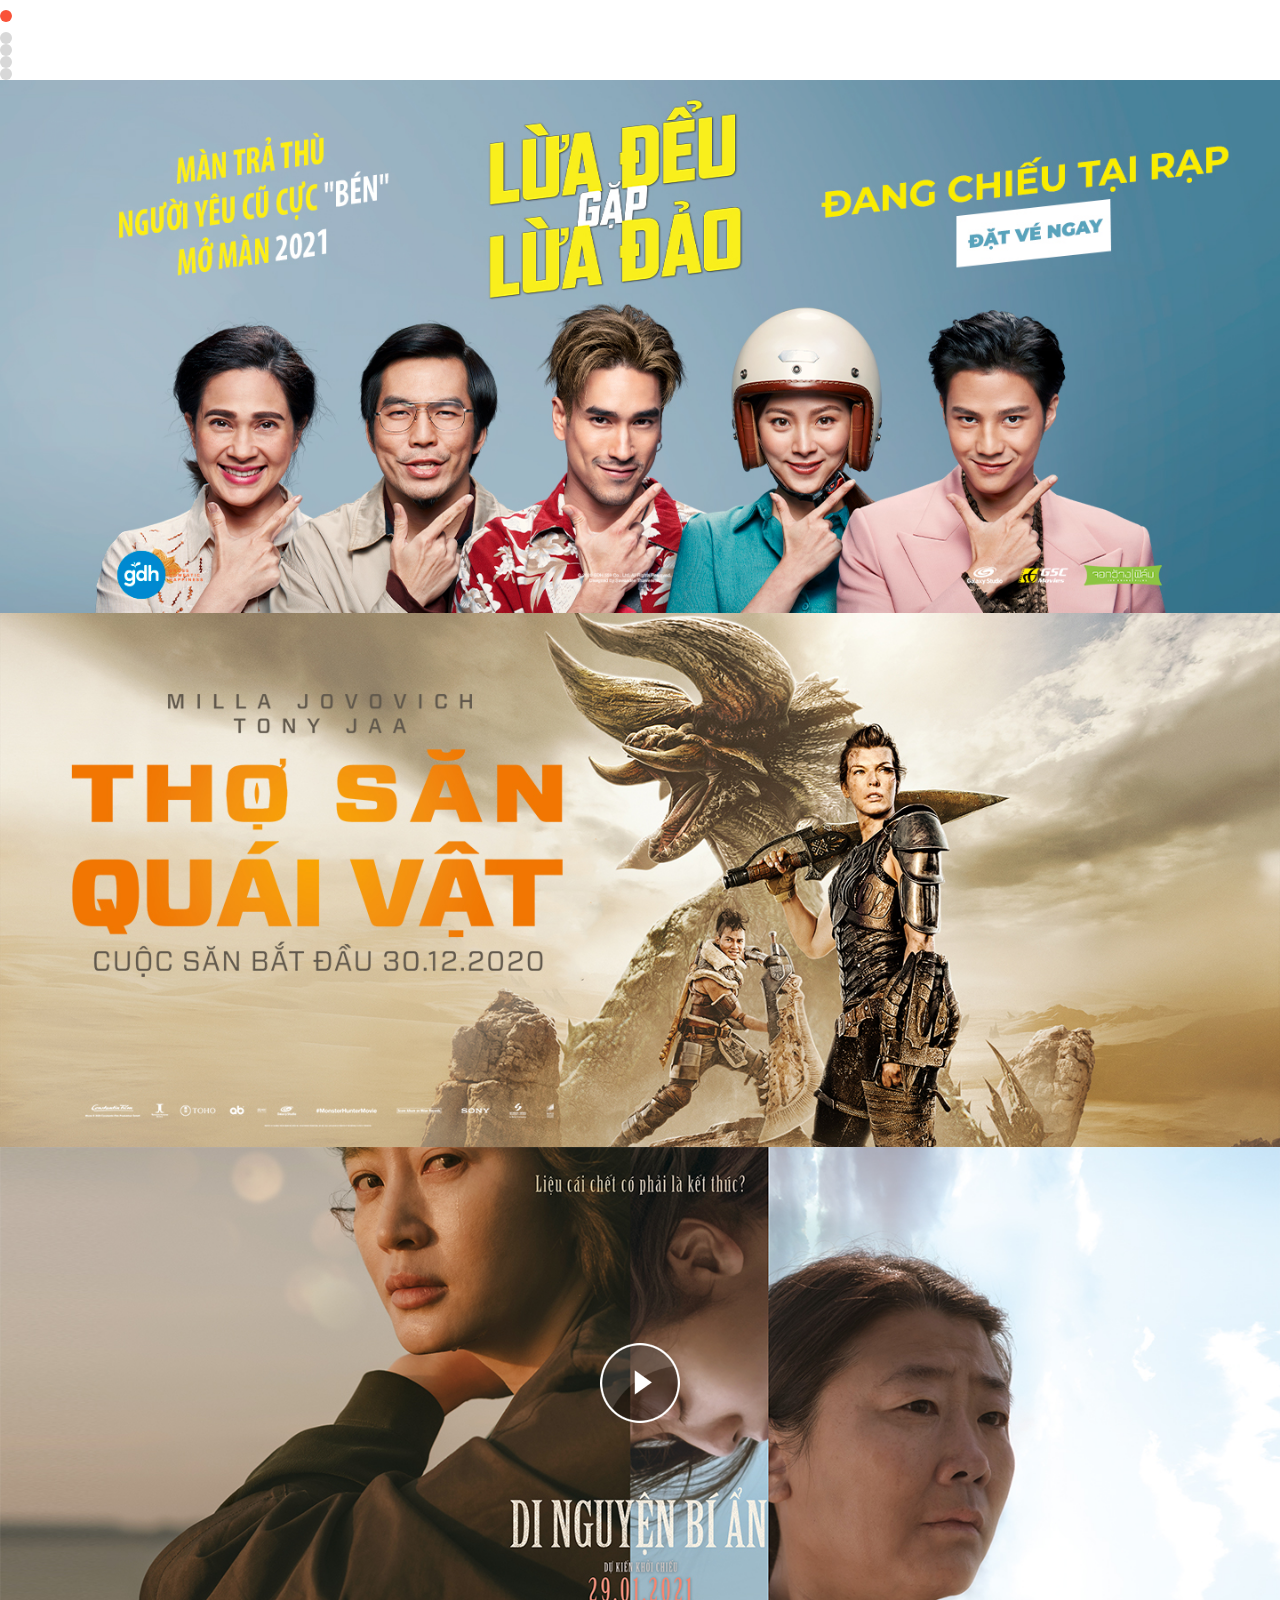
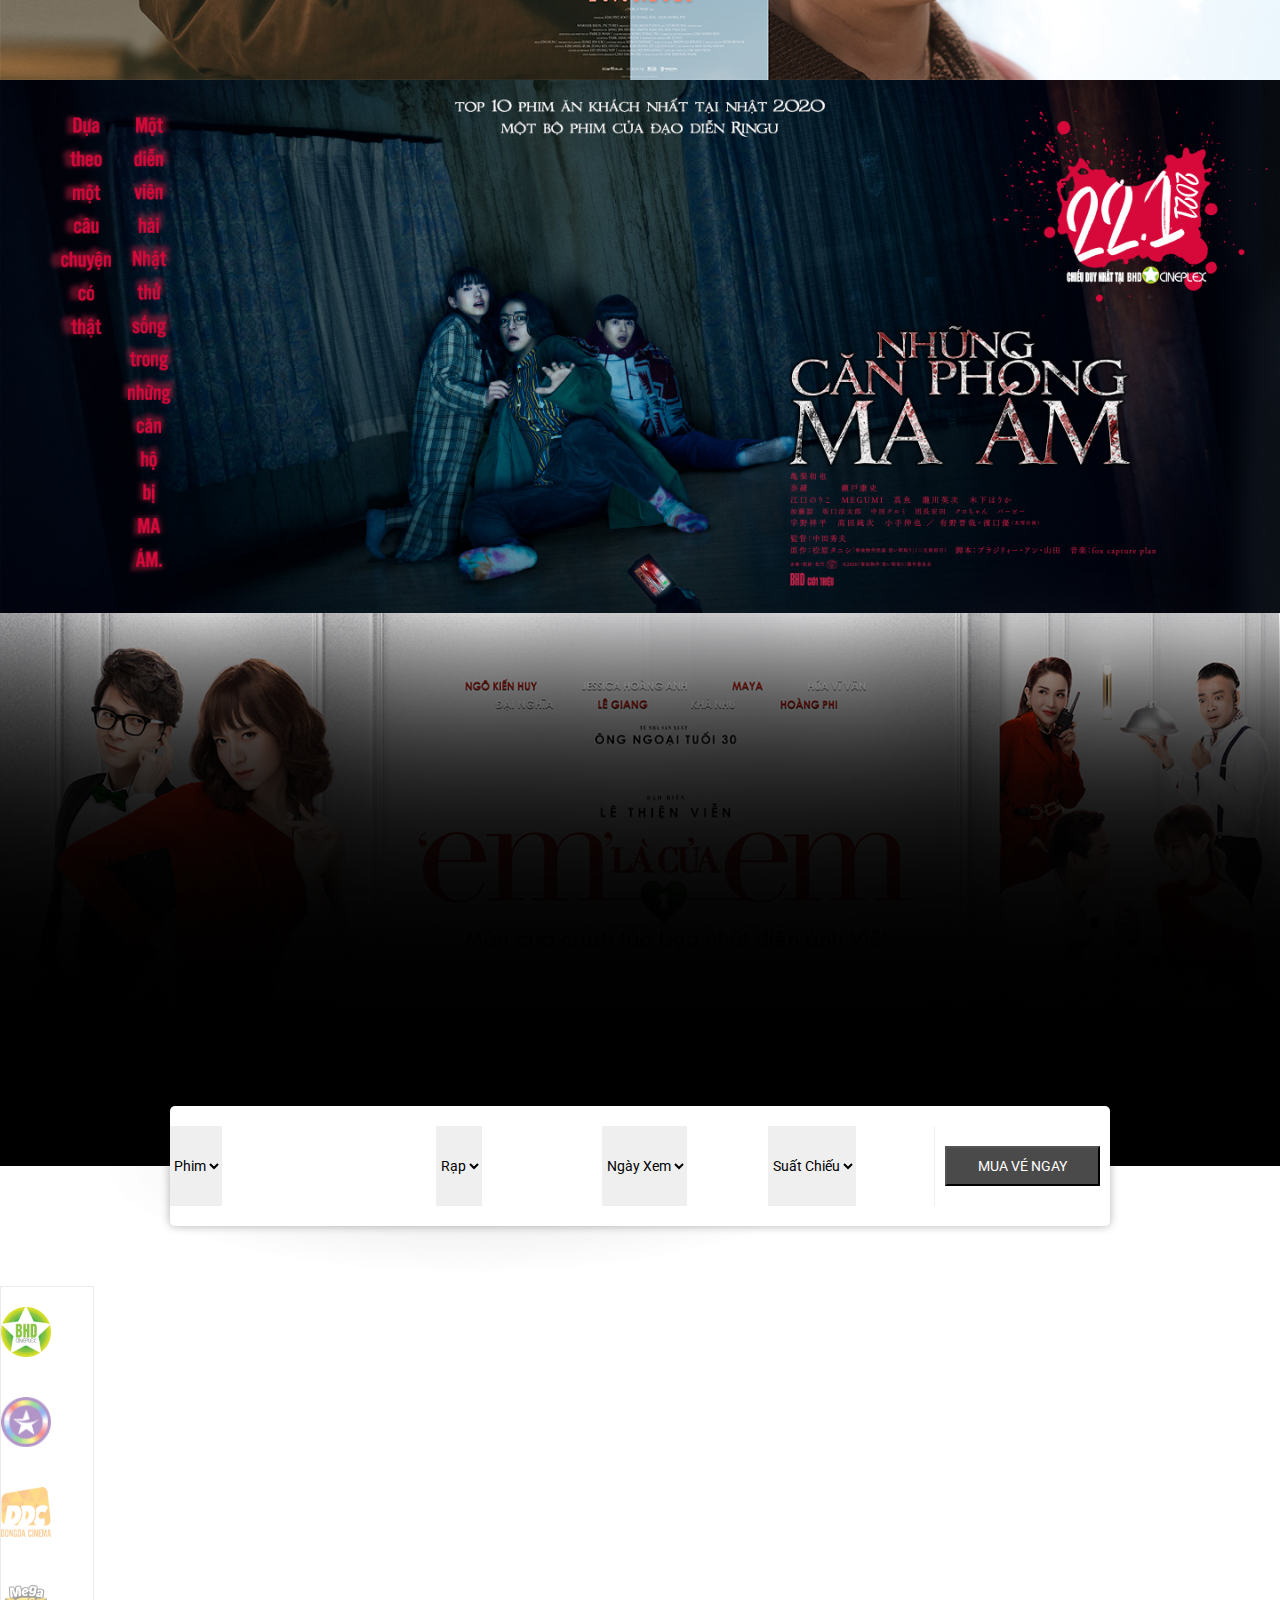
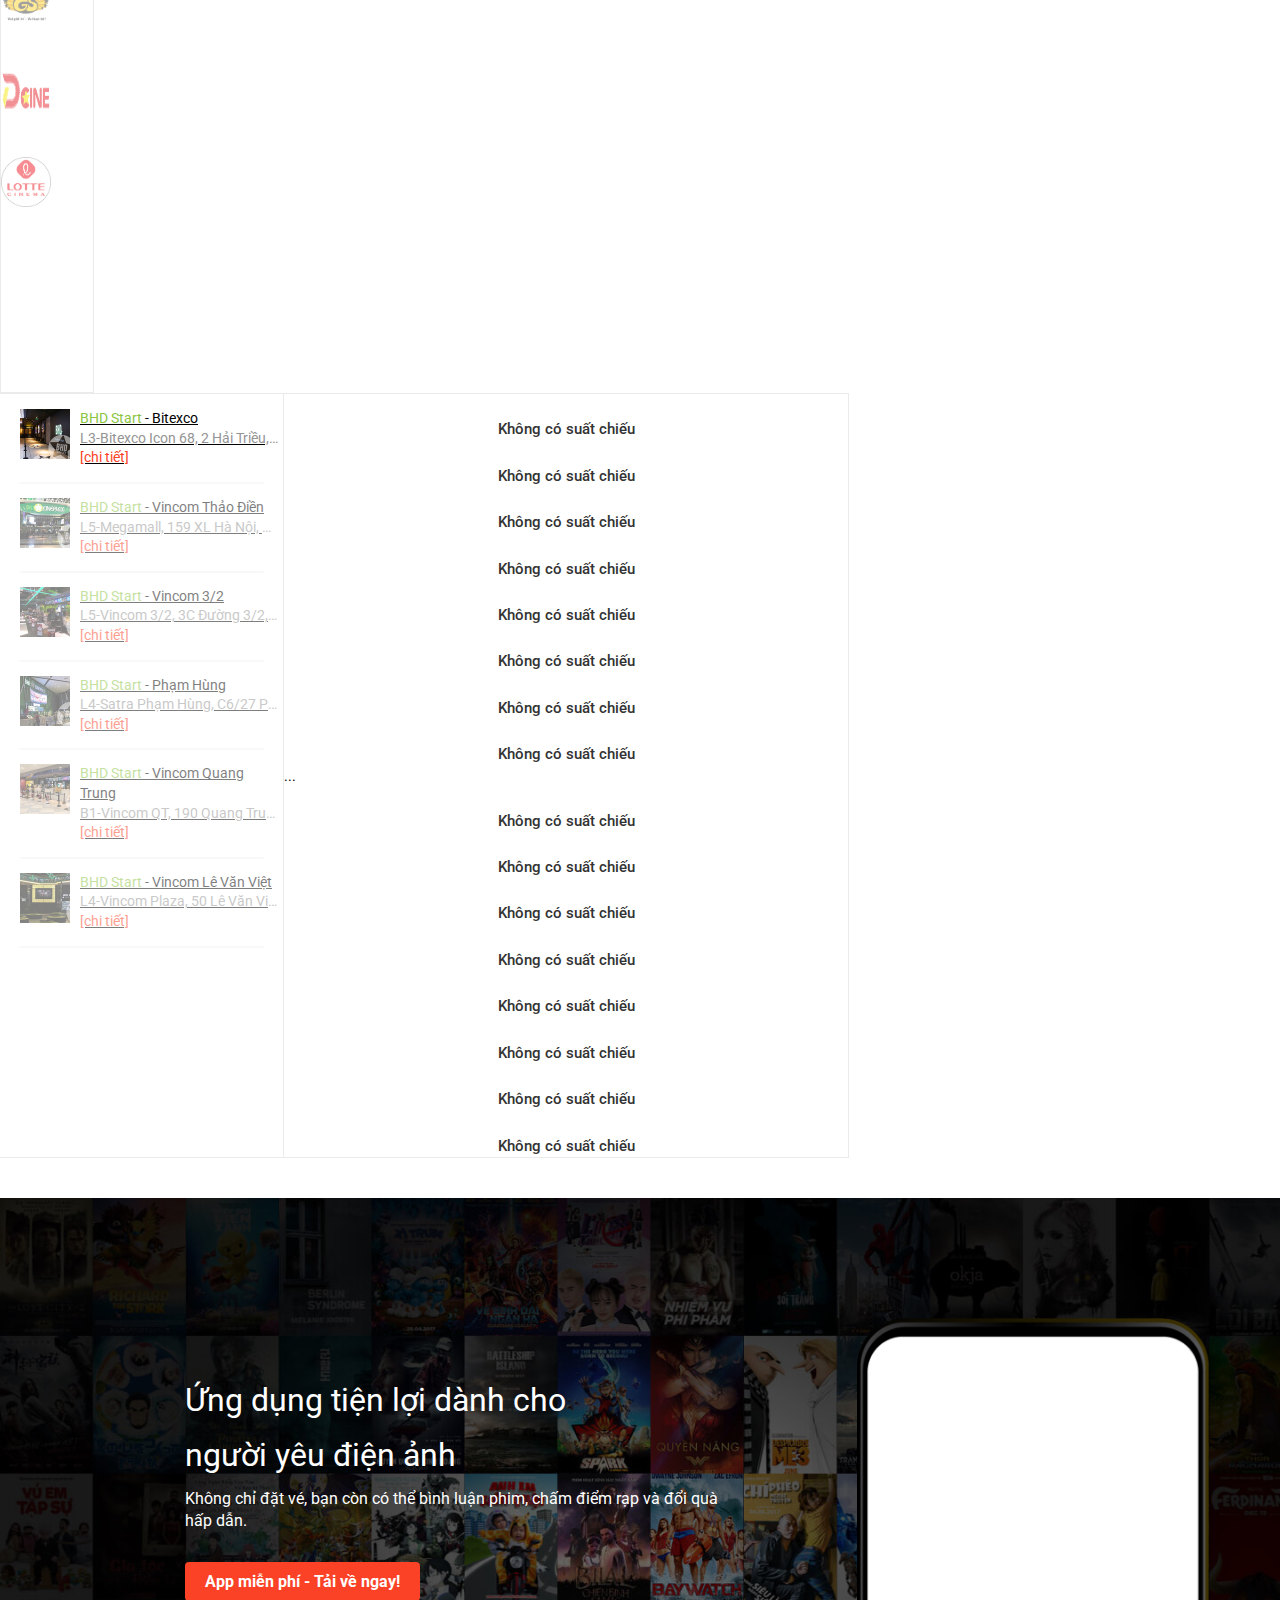
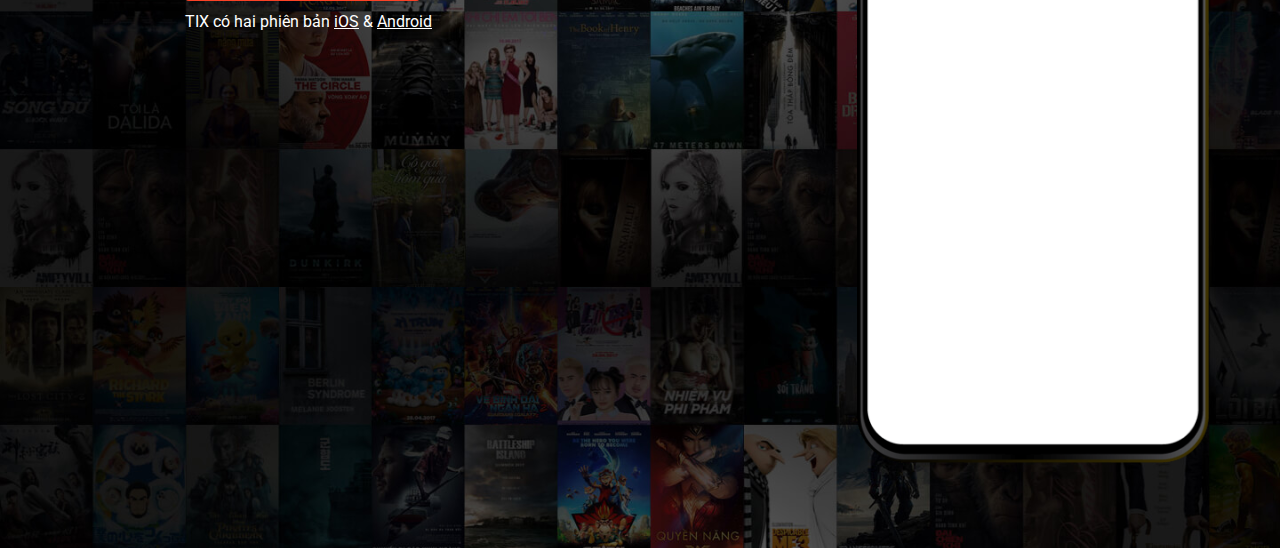
==== commit cf0b4343: "Merge pull request #2 from anhnguyen3010/Anh" ====
--- a/index.html
+++ b/index.html
@@ -1,135 +1,948 @@
 <!DOCTYPE html>
 <html lang="en">
-<head>
-    <meta charset="UTF-8">
-    <meta name="viewport" content="width=device-width, initial-scale=1.0">
+  <head>
+    <meta charset="UTF-8" />
+    <meta name="viewport" content="width=device-width, initial-scale=1.0" />
     <title>Tix</title>
     <!-- Venobox -->
-    <link rel="stylesheet" href="./css/venobox.css">
-    <!-- Owl Carousel -->
-    <link rel="stylesheet" href="./css/owl.theme.default.css">
-    <link rel="stylesheet" href="./css/owl.theme.default.min.css">
+    <link rel="stylesheet" href="./css/venobox.css" />
+    <!-- Slick carousel -->
+    <link rel="stylesheet" href="./css/slick.css" />
+    <link rel="stylesheet" href="./css/slick-theme.css" />
+    <!-- Fonts -->
+    <link
+      href="https://fonts.googleapis.com/css2?family=Roboto:wght@400;500;700&display=swap"
+      rel="stylesheet"
+    />
     <!-- Font Awesome -->
-    <link rel="stylesheet" href="https://cdnjs.cloudflare.com/ajax/libs/font-awesome/5.15.2/css/all.min.css" integrity="sha512-HK5fgLBL+xu6dm/Ii3z4xhlSUyZgTT9tuc/hSrtw6uzJOvgRr2a9jyxxT1ely+B+xFAmJKVSTbpM/CuL7qxO8w==" crossorigin="anonymous" />
+    <link
+      rel="stylesheet"
+      href="https://cdnjs.cloudflare.com/ajax/libs/font-awesome/5.15.2/css/all.min.css"
+      integrity="sha512-HK5fgLBL+xu6dm/Ii3z4xhlSUyZgTT9tuc/hSrtw6uzJOvgRr2a9jyxxT1ely+B+xFAmJKVSTbpM/CuL7qxO8w=="
+      crossorigin="anonymous"
+    />
     <!-- BS4 -->
-    <link rel="stylesheet" href="https://cdn.jsdelivr.net/npm/bootstrap@4.6.0/dist/css/bootstrap.min.css" integrity="sha384-B0vP5xmATw1+K9KRQjQERJvTumQW0nPEzvF6L/Z6nronJ3oUOFUFpCjEUQouq2+l" crossorigin="anonymous">
+    <link
+      rel="stylesheet"
+      href="https://cdn.jsdelivr.net/npm/bootstrap@4.6.0/dist/css/bootstrap.min.css"
+      integrity="sha384-B0vP5xmATw1+K9KRQjQERJvTumQW0nPEzvF6L/Z6nronJ3oUOFUFpCjEUQouq2+l"
+      crossorigin="anonymous"
+    />
     <!-- Css -->
-    <link rel="stylesheet" href="./css/main.css">
-</head>
-<body>
+    <link rel="stylesheet" href="./css/main.css" />
+  </head>
+
+  <body>
     <!-- Header -->
     <!-- Carousel -->
-    <div id="tixCarousel" class="tix-carousel carousel slide" data-ride="carousel">
-        <ol class="carousel-indicators">
-          <li data-target="#tixCarousel" data-slide-to="0" class="active"></li>
-          <li data-target="#tixCarousel" data-slide-to="1"></li>
-          <li data-target="#tixCarousel" data-slide-to="2"></li>
-          <li data-target="#tixCarousel" data-slide-to="3"></li>
-          <li data-target="#tixCarousel" data-slide-to="4"></li>
-        </ol>
-        <div class="carousel-inner">
-          <div class="carousel-item active" href="#">
-            <img src="./images/carousel-1.jpg" >
-            <div class="carousel-layout"></div>
-            <a class="venobox carousel-play" data-vbtype="video" href="https://youtu.be/NWEe2BGhOUA">
-              <img src="./images/play-video.png" alt="">
-            </a>
-          </div>
-          <div class="carousel-item" href="#">
-            <img src="./images/carousel-2.jpg" >
-            <div class="carousel-layout"></div>
-            <a class="venobox carousel-play" data-vbtype="video" href="https://youtu.be/puQyZsaTtqY">
-              <img src="./images/play-video.png" alt="">
-            </a>
-          </div>
-          <div class="carousel-item" href="#">
-            <img src="./images/carousel-3.png" >
-            <div class="carousel-layout"></div>
-            <a class="venobox carousel-play" data-vbtype="video" href="https://youtu.be/FMb0QPgAzBs">
-              <img src="./images/play-video.png" alt="">
-            </a>
-          </div>
-          <div class="carousel-item" href="#">
-            <img src="./images/carousel-4.jpg" >
-            <div class="carousel-layout"></div>
-            <a class="venobox carousel-play" data-vbtype="video" href="https://youtu.be/kEgUgrh2rdA">
-              <img src="./images/play-video.png" alt="">
-            </a>
-          </div>
-          <div class="carousel-item" href="#">
-            <img src="./images/carousel-5.jpg" >
-            <div class="carousel-layout"></div>
-            <a class="venobox carousel-play" data-vbtype="video" href="https://youtu.be/9m5HbGDFBrI">
-              <img src="./images/play-video.png" alt="">
-            </a>
-          </div>
-        </div>
-        <a class="carousel-control-prev" href="#tixCarousel" role="button" data-slide="prev">
-          <span class="carousel-control-prev-icon" aria-hidden="true"></span>
-          <span class="sr-only">Previous</span>
-        </a>
-        <a class="carousel-control-next" href="#tixCarousel" role="button" data-slide="next">
-          <span class="carousel-control-next-icon" aria-hidden="true"></span>
-          <span class="sr-only">Next</span>
-        </a>
-        <!-- Hometool -->
-        <div id="tixHomeTool" class="tix-hometool">
-          <div class="form-group select">
-            <select class="form-control" id="sel1">
-              <option>Phim</option>
-              <option>2</option>
-              <option>3</option>
-              <option>4</option>
-            </select>
-          </div>
-          <div class="form-group select">
-            <select class="form-control" id="sel1">
-              <option>Rạp</option>
-              <option>2</option>
-              <option>3</option>
-              <option>4</option>
-            </select>
-          </div>
-          <div class="form-group select">
-            <select class="form-control" id="sel1">
-              <option>Ngày Xem</option>
-              <option>2</option>
-              <option>3</option>
-              <option>4</option>
-            </select>
-          </div>
-          <div class="form-group select">
-            <select class="form-control" id="sel1">
-              <option>Suất Chiếu</option>
-              <option>2</option>
-              <option>3</option>
-              <option>4</option>
-            </select>
-          </div>
-          <div class="select-button">
-            <button class="btn">MUA VÉ NGAY</button>
-          </div>
+    <section
+      id="tixCarousel"
+      class="tix-carousel carousel slide"
+      data-ride="carousel"
+    >
+      <ol class="carousel-indicators">
+        <li data-target="#tixCarousel" data-slide-to="0" class="active"></li>
+        <li data-target="#tixCarousel" data-slide-to="1"></li>
+        <li data-target="#tixCarousel" data-slide-to="2"></li>
+        <li data-target="#tixCarousel" data-slide-to="3"></li>
+        <li data-target="#tixCarousel" data-slide-to="4"></li>
+      </ol>
+      <div class="carousel-inner">
+        <div class="carousel-item active" href="#">
+          <img src="./images/carousel-1.jpg" />
+          <div class="carousel-layout"></div>
+          <a
+            class="venobox carousel-play"
+            data-vbtype="video"
+            href="https://youtu.be/NWEe2BGhOUA"
+          >
+            <img src="./images/play-video.png" alt="" />
+          </a>
+        </div>
+        <div class="carousel-item" href="#">
+          <img src="./images/carousel-2.jpg" />
+          <div class="carousel-layout"></div>
+          <a
+            class="venobox carousel-play"
+            data-vbtype="video"
+            href="https://youtu.be/puQyZsaTtqY"
+          >
+            <img src="./images/play-video.png" alt="" />
+          </a>
+        </div>
+        <div class="carousel-item" href="#">
+          <img src="./images/carousel-3.png" />
+          <div class="carousel-layout"></div>
+          <a
+            class="venobox carousel-play"
+            data-vbtype="video"
+            href="https://youtu.be/FMb0QPgAzBs"
+          >
+            <img src="./images/play-video.png" alt="" />
+          </a>
+        </div>
+        <div class="carousel-item" href="#">
+          <img src="./images/carousel-4.jpg" />
+          <div class="carousel-layout"></div>
+          <a
+            class="venobox carousel-play"
+            data-vbtype="video"
+            href="https://youtu.be/kEgUgrh2rdA"
+          >
+            <img src="./images/play-video.png" alt="" />
+          </a>
+        </div>
+        <div class="carousel-item" href="#">
+          <img src="./images/carousel-5.jpg" />
+          <div class="carousel-layout"></div>
+          <a
+            class="venobox carousel-play"
+            data-vbtype="video"
+            href="https://youtu.be/9m5HbGDFBrI"
+          >
+            <img src="./images/play-video.png" alt="" />
+          </a>
         </div>
       </div>
+      <a
+        class="carousel-control-prev"
+        href="#tixCarousel"
+        role="button"
+        data-slide="prev"
+      >
+        <span class="carousel-control-prev-icon" aria-hidden="true"></span>
+        <span class="sr-only">Previous</span>
+      </a>
+      <a
+        class="carousel-control-next"
+        href="#tixCarousel"
+        role="button"
+        data-slide="next"
+      >
+        <span class="carousel-control-next-icon" aria-hidden="true"></span>
+        <span class="sr-only">Next</span>
+      </a>
+      <!-- Hometool -->
+      <div id="tixHomeTool" class="tix-hometool">
+        <div class="form-group select">
+          <select class="form-control" id="sel1">
+            <option>Phim</option>
+            <option>2</option>
+            <option>3</option>
+            <option>4</option>
+          </select>
+        </div>
+        <div class="form-group select">
+          <select class="form-control" id="sel1">
+            <option>Rạp</option>
+            <option>2</option>
+            <option>3</option>
+            <option>4</option>
+          </select>
+        </div>
+        <div class="form-group select">
+          <select class="form-control" id="sel1">
+            <option>Ngày Xem</option>
+            <option>2</option>
+            <option>3</option>
+            <option>4</option>
+          </select>
+        </div>
+        <div class="form-group select">
+          <select class="form-control" id="sel1">
+            <option>Suất Chiếu</option>
+            <option>2</option>
+            <option>3</option>
+            <option>4</option>
+          </select>
+        </div>
+        <div class="select-button">
+          <button class="btn">MUA VÉ NGAY</button>
+        </div>
+      </div>
+    </section>
     <!-- Film -->
     <!-- Cinema -->
+
+    <section class="cinema container col-12" id="cinemaNav">
+      <img
+        src="./images/background-linear.png"
+        class="cinema__img--overlay col-12"
+        alt=""
+      />
+      <ul class="nav nav-tabs cinema__list" id="cinemaTab" role="tablist">
+        <li class="nav-item" role="presentation">
+          <a
+            class="nav-link active"
+            id="bhd-tab"
+            data-toggle="tab"
+            href="#bhd"
+            role="tab"
+          >
+            <img src="./images/bhd-logo.png" alt="" />
+          </a>
+        </li>
+        <li class="nav-item" role="presentation">
+          <a
+            class="nav-link"
+            id="cns-tab"
+            data-toggle="tab"
+            href="#cns"
+            role="tab"
+          >
+            <img src="./images/cns-logo.png" alt="" />
+          </a>
+        </li>
+        <li class="nav-item" role="presentation">
+          <a
+            class="nav-link"
+            id="ddc-tab"
+            data-toggle="tab"
+            href="#ddc"
+            role="tab"
+          >
+            <img src="./images/ddc-logo.png" alt="" />
+          </a>
+        </li>
+        <li class="nav-item" role="presentation">
+          <a
+            class="nav-link"
+            id="mega-tab"
+            data-toggle="tab"
+            href="#mega"
+            role="tab"
+          >
+            <img src="./images/mega-logo.png" alt="" />
+          </a>
+        </li>
+        <li class="nav-item" role="presentation">
+          <a
+            class="nav-link"
+            id="dcine-tab"
+            data-toggle="tab"
+            href="#dcine"
+            role="tab"
+          >
+            <img src="./images/dcine-logo.jpg" alt="" />
+          </a>
+        </li>
+        <li class="nav-item" role="presentation">
+          <a
+            class="nav-link"
+            id="lotte-tab"
+            data-toggle="tab"
+            href="#lotte"
+            role="tab"
+            ><img src="./images/lotte-logo.png" alt=""
+          /></a>
+        </li>
+      </ul>
+      <div class="tab-content cinema__content" id="cinemaTabContent">
+        <div
+          class="tab-pane fade cinema__item show active bhd"
+          id="bhd"
+          role="tabpanel"
+          aria-labelledby="bhd-tab"
+        >
+          <ul class="nav nav-tabs" id="bhdTab" role="tablist">
+            <li class="nav-item" role="presentation">
+              <a
+                class="nav-link active cinema__item--content"
+                id="bhdBitexco-tab"
+                data-toggle="tab"
+                href="#bhdBitexco"
+                role="tab"
+              >
+                <img
+                  class="item__img"
+                  src="./images/bhd-star-bitexco.png"
+                  alt=""
+                />
+                <div class="item__text">
+                  <p class="item__text--title">
+                    <span class="bhd--title">BHD Start</span> - Bitexco
+                  </p>
+                  <p class="item__text--address">
+                    L3-Bitexco Icon 68, 2 Hải Triều, Q.1
+                  </p>
+                  <p class="item__text--detail">[chi tiết]</p>
+                </div>
+              </a>
+            </li>
+            <li class="nav-item" role="presentation">
+              <a
+                class="nav-link cinema__item--content"
+                id="bhdThaoDien-tab"
+                data-toggle="tab"
+                href="#bhdThaoDien"
+                role="tab"
+              >
+                <img
+                  class="item__img"
+                  src="./images/bhd-star-vincom-thao-dien.png"
+                  alt=""
+                />
+                <div class="item__text">
+                  <p class="item__text--title">
+                    <span class="bhd--title">BHD Start</span> - Vincom Thảo Điền
+                  </p>
+                  <p class="item__text--address">
+                    L5-Megamall, 159 XL Hà Nội, Q.2
+                  </p>
+                  <p class="item__text--detail">[chi tiết]</p>
+                </div>
+              </a>
+            </li>
+            <li class="nav-item" role="presentation">
+              <a
+                class="nav-link cinema__item--content"
+                id="bhd32-tab"
+                data-toggle="tab"
+                href="#bhd32"
+                role="tab"
+              >
+                <img
+                  class="item__img"
+                  src="./images/bhd-star-vincom-3-2.png"
+                  alt=""
+                />
+                <div class="item__text">
+                  <p class="item__text--title">
+                    <span class="bhd--title">BHD Start</span> - Vincom 3/2
+                  </p>
+                  <p class="item__text--address">
+                    L5-Vincom 3/2, 3C Đường 3/2, Q.10
+                  </p>
+                  <p class="item__text--detail">[chi tiết]</p>
+                </div>
+              </a>
+            </li>
+            <li class="nav-item" role="presentation">
+              <a
+                class="nav-link cinema__item--content"
+                id="bhdPhamHung-tab"
+                data-toggle="tab"
+                href="#bhdPhamHung"
+                role="tab"
+              >
+                <img
+                  class="item__img"
+                  src="./images/bhd-star-pham-hung.png"
+                  alt=""
+                />
+                <div class="item__text">
+                  <p class="item__text--title">
+                    <span class="bhd--title">BHD Start</span> - Phạm Hùng
+                  </p>
+                  <p class="item__text--address">
+                    L4-Satra Phạm Hùng, C6/27 Phạm Hùng, Bình Chánh
+                  </p>
+                  <p class="item__text--detail">[chi tiết]</p>
+                </div>
+              </a>
+            </li>
+            <li class="nav-item" role="presentation">
+              <a
+                class="nav-link cinema__item--content"
+                id="bhdQuangTrung-tab"
+                data-toggle="tab"
+                href="#bhdQuangTrung"
+                role="tab"
+              >
+                <img
+                  class="item__img"
+                  src="./images/bhd-star-vincom-quang-trung.png"
+                  alt=""
+                />
+                <div class="item__text">
+                  <p class="item__text--title">
+                    <span class="bhd--title">BHD Start</span> - Vincom Quang
+                    Trung
+                  </p>
+                  <p class="item__text--address">
+                    B1-Vincom QT, 190 Quang Trung, Gò Vấp
+                  </p>
+                  <p class="item__text--detail">[chi tiết]</p>
+                </div>
+              </a>
+            </li>
+            <li class="nav-item" role="presentation">
+              <a
+                class="nav-link cinema__item--content"
+                id="bhdLeVanViet-tab"
+                data-toggle="tab"
+                href="#bhdLeVanViet"
+                role="tab"
+              >
+                <img
+                  class="item__img"
+                  src="./images/bhd-star-vincom-le-van-viet.png"
+                  alt=""
+                />
+                <div class="item__text">
+                  <p class="item__text--title">
+                    <span class="bhd--title">BHD Start</span> - Vincom Lê Văn
+                    Việt
+                  </p>
+                  <p class="item__text--address">
+                    L4-Vincom Plaza, 50 Lê Văn Việt, Q.9
+                  </p>
+                  <p class="item__text--detail">[chi tiết]</p>
+                </div>
+              </a>
+            </li>
+          </ul>
+        </div>
+
+        <div
+          class="tab-pane cinema__item fade"
+          id="cns"
+          role="tabpanel"
+          aria-labelledby="cns-tab"
+        >
+          <ul class="nav nav-tabs" id="cnsTab" role="tablist">
+            <li class="nav-item" role="presentation">
+              <a
+                class="nav-link active cinema__item--content"
+                id="cnsHaiBaTrung-tab"
+                data-toggle="tab"
+                href="#cnsHaiBaTrung"
+                role="tab"
+              >
+                <img
+                  class="item__img"
+                  src="./images/cinestar-hai-ba-trung.jpg"
+                  alt=""
+                />
+                <div class="item__text">
+                  <p class="item__text--title">
+                    <span class="cns--title">CNS</span> - Vincom Quang Trung
+                  </p>
+                  <p class="item__text--address">
+                    135 Hai Bà Trưng, Bến Nghé, Q.1
+                  </p>
+                  <p class="item__text--detail">[chi tiết]</p>
+                </div>
+              </a>
+            </li>
+            <li class="nav-item" role="presentation">
+              <a
+                class="nav-link cinema__item--content"
+                id="cnsQuocThanh-tab"
+                data-toggle="tab"
+                href="#cnsQuocThanh"
+                role="tab"
+              >
+                <img
+                  class="item__img"
+                  src="./images/cinestar-quoc-thanh.jpg"
+                  alt=""
+                />
+                <div class="item__text">
+                  <p class="item__text--title">
+                    <span class="cns--title">CNS</span> - Quốc Thanh
+                  </p>
+                  <p class="item__text--address">
+                    271 Nguyễn Trãi, Q.1
+                  </p>
+                  <p class="item__text--detail">[chi tiết]</p>
+                </div>
+              </a>
+            </li>
+          </ul>
+        </div>
+
+        <div
+          class="tab-pane cinema__item fade"
+          id="ddc"
+          role="tabpanel"
+          aria-labelledby="ddc-tab"
+        >
+          <ul class="nav nav-tabs" id="ddcTab" role="tablist">
+            <li class="nav-item" role="presentation">
+              <a
+                class="nav-link active cinema__item--content"
+                id="ddcDongDa-tab"
+                data-toggle="tab"
+                href="#ddcDongDa"
+                role="tab"
+              >
+                <img class="item__img" src="./images/ddc-dong-da.jpg" alt="" />
+                <div class="item__text">
+                  <p class="item__text--title">
+                    <span class="ddc--title">DDC</span> - Đống Đa
+                  </p>
+                  <p class="item__text--address">890 Trần Hưng Đạo, Q.5</p>
+                  <p class="item__text--detail">[chi tiết]</p>
+                </div>
+              </a>
+            </li>
+          </ul>
+        </div>
+
+        <div
+          class="tab-pane cinema__item fade"
+          id="mega"
+          role="tabpanel"
+          aria-labelledby="mega-tab"
+        >
+          <ul class="nav nav-tabs" id="megaTab" role="tablist">
+            <li class="nav-item" role="presentation">
+              <a
+                class="nav-link active cinema__item--content"
+                id="megaCaoThang-tab"
+                data-toggle="tab"
+                href="#megaCaoThang"
+                role="tab"
+              >
+                <img
+                  class="item__img"
+                  src="./images/mega-gs-cao-thang.jpg"
+                  alt=""
+                />
+                <div class="item__text">
+                  <p class="item__text--title">
+                    <span class="mega--title">MegaGS</span> - Cao Thắng
+                  </p>
+                  <p class="item__text--address">19 Cao Thắng, Q.3</p>
+                  <p class="item__text--detail">[chi tiết]</p>
+                </div>
+              </a>
+            </li>
+          </ul>
+        </div>
+
+        <div
+          class="tab-pane cinema__item fade"
+          id="dcine"
+          role="tabpanel"
+          aria-labelledby="dcine-tab"
+        >
+          <ul class="nav nav-tabs" id="dcineTab" role="tablist">
+            <li class="nav-item" role="presentation">
+              <a
+                class="nav-link active cinema__item--content"
+                id="dcineBenThanh-tab"
+                data-toggle="tab"
+                href="#dcineBenThanh"
+                role="tab"
+              >
+                <img class="item__img" src="./images/ddc-dong-da.jpg" alt="" />
+                <div class="item__text">
+                  <p class="item__text--title">
+                    <span class="dcine--title">DCine</span> - Bến Thành
+                  </p>
+                  <p class="item__text--address">
+                    6 Mạc Đĩnh Chi, Bến Nghé, Quận 1, Hồ Chí Minh
+                  </p>
+                  <p class="item__text--detail">[chi tiết]</p>
+                </div>
+              </a>
+            </li>
+          </ul>
+        </div>
+
+        <div
+          class="tab-pane cinema__item fade"
+          id="lotte"
+          role="tabpanel"
+          aria-labelledby="lotte-tab"
+        >
+          <ul class="nav nav-tabs" id="lotteTab" role="tablist">
+            <li class="nav-item" role="presentation">
+              <a
+                class="nav-link active cinema__item--content"
+                id="lotteCongHoa-tab"
+                data-toggle="tab"
+                href="#lotteCongHoa"
+                role="tab"
+              >
+                <img
+                  class="item__img"
+                  src="./images/lotte-cinema-cong-hoa.jpg"
+                  alt=""
+                />
+                <div class="item__text">
+                  <p class="item__text--title">
+                    <span class="lotte--title">Lotte</span> - Cộng Hòa
+                  </p>
+                  <p class="item__text--address">
+                    L4-Pico Plaza, 20 Cộng Hòa, Tân Bình
+                  </p>
+                  <p class="item__text--detail">[chi tiết]</p>
+                </div>
+              </a>
+            </li>
+            <li class="nav-item" role="presentation">
+              <a
+                class="nav-link cinema__item--content"
+                id="lotteCantavil-tab"
+                data-toggle="tab"
+                href="#lotteCantavil"
+                role="tab"
+              >
+                <img
+                  class="item__img"
+                  src="./images/lotte-cinema-cantavil.jpg"
+                  alt=""
+                />
+                <div class="item__text">
+                  <p class="item__text--title">
+                    <span class="lotte--title">Lotte</span> - Cantavil
+                  </p>
+                  <p class="item__text--address">
+                    L7-Cantavil Premier, Xa Lộ Hà Nội, Q.2
+                  </p>
+                  <p class="item__text--detail">[chi tiết]</p>
+                </div>
+              </a>
+            </li>
+            <li class="nav-item" role="presentation">
+              <a
+                class="nav-link cinema__item--content"
+                id="lottePhuTho-tab"
+                data-toggle="tab"
+                href="#lottePhuTho"
+                role="tab"
+              >
+                <img
+                  class="item__img"
+                  src="./images/lotte-cinema-phu-tho.jpg"
+                  alt=""
+                />
+                <div class="item__text">
+                  <p class="item__text--title">
+                    <span class="lotte--title">Lotte</span> - Phú Thọ
+                  </p>
+                  <p class="item__text--address">L4-Lotte Mart Phú Thọ, Q.11</p>
+                  <p class="item__text--detail">[chi tiết]</p>
+                </div>
+              </a>
+            </li>
+            <li class="nav-item" role="presentation">
+              <a
+                class="nav-link cinema__item--content"
+                id="lotteNamSaiGon-tab"
+                data-toggle="tab"
+                href="#lotteNamSaiGon"
+                role="tab"
+              >
+                <img
+                  class="item__img"
+                  src="./images/lotte-cinema-nam-sai-gon.jpg"
+                  alt=""
+                />
+                <div class="item__text">
+                  <p class="item__text--title">
+                    <span class="lotte--title">Lotte</span> - Nam Sài Gòn
+                  </p>
+                  <p class="item__text--address">
+                    L3-Lotte Mart NSG, 469 Nguyễn Hữu Thọ, Q.7
+                  </p>
+                  <p class="item__text--detail">[chi tiết]</p>
+                </div>
+              </a>
+            </li>
+            <li class="nav-item" role="presentation">
+              <a
+                class="nav-link cinema__item--content"
+                id="lotteGoVap-tab"
+                data-toggle="tab"
+                href="#lotteGoVap"
+                role="tab"
+              >
+                <img
+                  class="item__img"
+                  src="./images/lotte-cinema-go-vap.jpg"
+                  alt=""
+                />
+                <div class="item__text">
+                  <p class="item__text--title">
+                    <span class="lotte--title">Lotte</span> - Gò Vấp
+                  </p>
+                  <p class="item__text--address">
+                    L3-Lotte Mart, 242 Nguyễn Văn Lượng, Gò Vấp
+                  </p>
+                  <p class="item__text--detail">[chi tiết]</p>
+                </div>
+              </a>
+            </li>
+            <li class="nav-item" role="presentation">
+              <a
+                class="nav-link cinema__item--content"
+                id="lotteThuDuc-tab"
+                data-toggle="tab"
+                href="#lotteThuDuc"
+                role="tab"
+              >
+                <img
+                  class="item__img"
+                  src="./images/lotte-cinema-thu-duc.jpg"
+                  alt=""
+                />
+                <div class="item__text">
+                  <p class="item__text--title">
+                    <span class="lotte--title">Lotte</span> - Thủ Đức
+                  </p>
+                  <p class="item__text--address">
+                    L2-Joy Citipoint, KCX Linh Trung, Thủ Đức
+                  </p>
+                  <p class="item__text--detail">[chi tiết]</p>
+                </div>
+              </a>
+            </li>
+          </ul>
+        </div>
+        <div class="cinema__showtimes">
+          <div class="tab-content bhd__content" id="bhdTabContent">
+            <div
+              class="tab-pane fade active show"
+              id="bhdBitexco"
+              role="tabpanel"
+              aria-labelledby="bhdBitexco-tab"
+            >
+              <p>Không có suất chiếu</p>
+            </div>
+            <div
+              class="tab-pane fade"
+              id="bhdThaoDien"
+              role="tabpanel"
+              aria-labelledby="bhdThaoDien-tab"
+            >
+              <p>Không có suất chiếu</p>
+            </div>
+            <div
+              class="tab-pane fade"
+              id="bhd32"
+              role="tabpanel"
+              aria-labelledby="bhd32-tab"
+            >
+              <p>Không có suất chiếu</p>
+            </div>
+            <div
+              class="tab-pane fade"
+              id="bhdPhamHung"
+              role="tabpanel"
+              aria-labelledby="bhdPhamHung-tab"
+            >
+              <p>Không có suất chiếu</p>
+            </div>
+            <div
+              class="tab-pane fade"
+              id="bhdQuangTrung"
+              role="tabpanel"
+              aria-labelledby="bhdQuangTrung-tab"
+            >
+              <p>Không có suất chiếu</p>
+            </div>
+            <div
+              class="tab-pane fade"
+              id="bhdLeVanViet"
+              role="tabpanel"
+              aria-labelledby="bhdLeVanViet-tab"
+            >
+              <p>Không có suất chiếu</p>
+            </div>
+          </div>
+          <div class="tab-content cns__content" id="cnsTabContent">
+            <div
+              class="tab-pane fade show"
+              id="cnsHaiBaTrunge"
+              role="tabpanel"
+              aria-labelledby="cnsHaiBaTrunge-tab"
+            >
+              <p>Không có suất chiếu</p>
+            </div>
+            <div
+              class="tab-pane fade"
+              id="cnsQuocThanh"
+              role="tabpanel"
+              aria-labelledby="cnsQuocThanh-tab"
+            >
+              <p>Không có suất chiếu</p>
+            </div>
+          </div>
+          <div class="tab-content ddc__content" id="ddcTabContent">
+            <div
+              class="tab-pane fade show"
+              id="ddcDongDa"
+              role="tabpanel"
+              aria-labelledby="ddcDongDa-tab"
+            >
+              ...
+            </div>
+          </div>
+
+          <div class="tab-content mega__content" id="megaTabContent">
+            <div
+              class="tab-pane fade show"
+              id="megaCaoThang"
+              role="tabpanel"
+              aria-labelledby="megaCaoThang-tab"
+            >
+              <p>Không có suất chiếu</p>
+            </div>
+          </div>
+
+          <div class="tab-content dcine__content" id="dcineTabContent">
+            <div
+              class="tab-pane fade show"
+              id="dcineBenThanh"
+              role="tabpanel"
+              aria-labelledby="dcineBenThanh-tab"
+            >
+              <p>Không có suất chiếu</p>
+            </div>
+          </div>
+          <div class="tab-content lotte__content" id="lotteTabContent">
+            <div
+              class="tab-pane fade show"
+              id="lotteCongHoa"
+              role="tabpanel"
+              aria-labelledby="lotteCongHoa-tab"
+            >
+              <p>Không có suất chiếu</p>
+            </div>
+            <div
+              class="tab-pane fade"
+              id="lotteCantavil"
+              role="tabpanel"
+              aria-labelledby="lotteCantavil-tab"
+            >
+              <p>Không có suất chiếu</p>
+            </div>
+            <div
+              class="tab-pane fade"
+              id="lottePhuTho"
+              role="tabpanel"
+              aria-labelledby="lottePhuTho-tab"
+            >
+              <p>Không có suất chiếu</p>
+            </div>
+            <div
+              class="tab-pane fade show"
+              id="lotteNamSaiGon"
+              role="tabpanel"
+              aria-labelledby="lotteNamSaiGon-tab"
+            >
+              <p>Không có suất chiếu</p>
+            </div>
+            <div
+              class="tab-pane fade"
+              id="lotteGoVap"
+              role="tabpanel"
+              aria-labelledby="lotteGoVap-tab"
+            >
+              <p>Không có suất chiếu</p>
+            </div>
+            <div
+              class="tab-pane fade"
+              id="lotteThuDuc"
+              role="tabpanel"
+              aria-labelledby="lotteThuDuc-tab"
+            >
+              <p>Không có suất chiếu</p>
+            </div>
+          </div>
+        </div>
+      </div>
+    </section>
     <!-- News -->
     <!-- App -->
+    <section id="tixApp" class="tix-app container-fluid">
+      <div class="row app__wrap">
+        <div class="col-lg-6 app__text">
+          <p class="app__text--title">Ứng dụng tiện lợi dành cho</p>
+          <p class="app__text--title">người yêu điện ảnh</p>
+          <p>
+            Không chỉ đặt vé, bạn còn có thể bình luận phim, chấm điểm rạp và
+            đổi quà hấp dẫn.
+          </p>
+          <br />
+          <button>App miễn phí - Tải về ngay!</button>
+          <p>TIX có hai phiên bản <a>iOS</a> & <a>Android</a></p>
+        </div>
+        <div class="col-lg-6 app__mobile">
+          <img class="app__mobile--img" src="./images/mobile.png" alt="" />
+          <div class="slider demo app__carousel">
+            <div class="app__carousel--img">
+              <img src="./images/app-slide1.jpg"/>
+            </div>
+
+            <div class="app__carousel--img">
+              <img src="./images/app-slide2.jpg"/>
+            </div>
+
+            <div class="app__carousel--img">
+              <img src="./images/app-slide3.jpg"/>
+            </div>
+
+            <div class="app__carousel--img">
+              <img src="./images/app-slide4.jpg"/>
+            </div>
+            <div class="app__carousel--img">
+              <img src="./images/app-slide5.jpg"/>
+            </div>
+            <div class="app__carousel--img">
+              <img src="./images/app-slide6.jpg"/>
+            </div>
+            <div class="app__carousel--img">
+              <img src="./images/app-slide7.jpg"/>
+            </div>
+            <div class="app__carousel--img">
+              <img src="./images/app-slide8.jpg"/>
+            </div>
+            <div class="app__carousel--img">
+              <img src="./images/app-slide9.jpg"/>
+            </div>
+            <div class="app__carousel--img">
+              <img src="./images/app-slide10.jpg"/>
+            </div>
+            <div class="app__carousel--img">
+              <img src="./images/app-slide11.jpg"/>
+            </div>
+            <div class="app__carousel--img">
+              <img src="./images/app-slide12.jpg"/>
+            </div>
+            <div class="app__carousel--img">
+              <img src="./images/app-slide13.jpg"/>
+            </div>
+            <div class="app__carousel--img">
+              <img src="./images/app-slide14.jpg"/>
+            </div>
+            <div class="app__carousel--img">
+              <img src="./images/app-slide15.jpg"/>
+            </div>
+            <div class="app__carousel--img">
+              <img src="./images/app-slide16.jpg"/>
+            </div>
+          </div>
+        </div>
+      </div>
+    </section>
     <!-- Footer -->
-    
+
     <!-- BS4 -->
     <script src="https://code.jquery.com/jquery-3.5.1.min.js"></script>
-    <script src="https://cdn.jsdelivr.net/npm/bootstrap@4.6.0/dist/js/bootstrap.bundle.min.js" integrity="sha384-Piv4xVNRyMGpqkS2by6br4gNJ7DXjqk09RmUpJ8jgGtD7zP9yug3goQfGII0yAns" crossorigin="anonymous"></script>
-    <!-- Owl Carousel -->
-    <script src="./js/owl.carousel.min.js"></script>
-
+    <script
+      src="https://cdn.jsdelivr.net/npm/bootstrap@4.6.0/dist/js/bootstrap.bundle.min.js"
+      integrity="sha384-Piv4xVNRyMGpqkS2by6br4gNJ7DXjqk09RmUpJ8jgGtD7zP9yug3goQfGII0yAns"
+      crossorigin="anonymous"
+    ></script>
+    <!-- Slick Carousel -->
+    <script src="./js/slick.js"></script>
+    <script src="./js/slick.min.js"></script>
+    <script>
+      $(document).ready(function () {
+        $(".demo").slick();
+      });
+    </script>
     <!-- Venobox -->
     <script src="./js/venobox.min.js"></script>
     <script>
       $(document).ready(function () {
         $(".venobox").venobox();
       });
-  
     </script>
-</body>
-</html>+  </body>
+</html>
--- a/css/main.css
+++ b/css/main.css
@@ -2,20 +2,43 @@
   padding: 0;
   margin: 0;
   font-size: 14px;
-}
-
-.link-dropdown {
-  display: block;
-  text-decoration: none;
-  color: #000000;
-  font-size: 14px;
-}
-
-.link-dropdown:hover {
-  display: block;
-  text-decoration: none;
-  color: #000000;
-  font-size: 14px;
+  font-family: 'Roboto', sans-serif;
+}
+
+body {
+  line-height: 1.42857143;
+}
+
+.slider .slick-list {
+  display: block;
+  overflow: hidden;
+  border-radius: 20px;
+  margin: 0;
+  padding: 0;
+}
+
+.bhd--title {
+  color: #8bc541;
+}
+
+.cns--title {
+  color: #df0d7a;
+}
+
+.ddc--title {
+  color: #9c9c9c;
+}
+
+.mega--title {
+  color: #e5a813;
+}
+
+.dcine--title {
+  color: #000;
+}
+
+.lotte--title {
+  color: #ca4137;
 }
 
 .tix-carousel {
@@ -152,7 +175,7 @@
 .tix-carousel .tix-hometool .select .form-control {
   height: 100%;
   border: none;
-  color: #000000;
+  color: black;
 }
 
 .tix-carousel .tix-hometool .select .form-control:focus {
@@ -183,6 +206,397 @@
 .tix-carousel .tix-hometool .select-button button:focus {
   -webkit-box-shadow: none;
           box-shadow: none;
-  outline: 5px auto #000000;
+  outline: 5px auto black;
+}
+
+@media screen and (max-width: 992px) {
+  .tix-carousel .tix-hometool {
+    display: none;
+  }
+}
+
+.cinema {
+  display: -webkit-box;
+  display: -ms-flexbox;
+  display: flex;
+  position: relative;
+  -ms-flex-wrap: wrap;
+      flex-wrap: wrap;
+  padding-top: 120px;
+  padding-bottom: 40px;
+  max-width: 940px;
+}
+
+.cinema .cinema__img--overlay {
+  display: block;
+  position: absolute !important;
+  left: 0;
+  top: 0;
+  width: 940px;
+  height: 120px;
+  z-index: -1000;
+}
+
+.cinema .cinema__list {
+  display: -webkit-box;
+  display: -ms-flexbox;
+  display: flex;
+  -webkit-box-orient: vertical;
+  -webkit-box-direction: normal;
+      -ms-flex-direction: column;
+          flex-direction: column;
+  min-height: 705px;
+  width: 92px;
+  float: left;
+  border: 1px solid #ebebec;
+}
+
+.cinema .cinema__list .nav-item .nav-link {
+  width: 90px;
+  height: 90px;
+  padding: 20px;
+  border: none;
+  position: relative;
+}
+
+.cinema .cinema__list .nav-item .nav-link.active img {
+  opacity: 1;
+}
+
+.cinema .cinema__list .nav-item .nav-link:after {
+  content: "";
+  width: calc(100% - 40px);
+  height: 1px;
+  background-color: rgba(238, 238, 238, 0.88);
+  position: absolute;
+  left: 50%;
+  bottom: 0;
+  -webkit-transform: translate(-50%, -50%);
+          transform: translate(-50%, -50%);
+}
+
+.cinema .cinema__list .nav-item .nav-link img {
+  opacity: 0.5;
+  display: block;
+  width: 50px;
+  height: 50px;
+}
+
+.cinema .cinema__content {
+  display: -webkit-box;
+  display: -ms-flexbox;
+  display: flex;
+  min-height: 705px;
+  border: 1px solid #ebebec;
+  border-left: none;
+  width: calc(100% - 92px);
+  overflow-y: hidden;
+}
+
+.cinema .cinema__content .cinema__showtimes {
+  width: 100%;
+  position: relative;
+  margin: 0;
+}
+
+.cinema .cinema__content .cinema__showtimes .tab-content {
+  width: 100%;
+}
+
+.cinema .cinema__content .cinema__showtimes .tab-content .tab-pane {
+  width: 100%;
+  border: none;
+}
+
+.cinema .cinema__content .cinema__showtimes .tab-content .tab-pane p {
+  font-size: 15px;
+  font-weight: 500;
+  color: #333;
+  margin-top: 25px;
+  text-align: center;
+}
+
+.cinema .cinema__content .cinema__item {
+  display: none;
+  position: relative;
+  min-width: 30%;
+  min-height: 705px;
+  border-right: 1px solid #ebebec;
+}
+
+.cinema .cinema__content .cinema__item.active {
+  display: block;
+}
+
+.cinema .cinema__content .cinema__item .nav {
+  display: -webkit-box;
+  display: -ms-flexbox;
+  display: flex;
+  -webkit-box-orient: vertical;
+  -webkit-box-direction: normal;
+      -ms-flex-direction: column;
+          flex-direction: column;
+  border: none;
+}
+
+.cinema .cinema__content .cinema__item .nav .nav-item {
+  width: 100%;
+  position: relative;
+}
+
+.cinema .cinema__content .cinema__item .nav .nav-item:after {
+  content: "";
+  display: block;
+  position: absolute;
+  left: 50%;
+  top: 100%;
+  -webkit-transform: translate(-50%, -50%);
+          transform: translate(-50%, -50%);
+  width: calc(100% - 40px);
+  height: 1px;
+  background-color: rgba(238, 238, 238, 0.88);
+}
+
+.cinema .cinema__content .cinema__item .nav .nav-item .cinema__item--content {
+  border: none;
+  display: -webkit-box;
+  display: -ms-flexbox;
+  display: flex;
+  margin: 0;
+  opacity: 0.5;
+  color: #000;
+  overflow: hidden;
+  padding: 15px 15px 15px 20px;
+}
+
+.cinema .cinema__content .cinema__item .nav .nav-item .cinema__item--content.active, .cinema .cinema__content .cinema__item .nav .nav-item .cinema__item--content:hover {
+  opacity: 1;
+}
+
+.cinema .cinema__content .cinema__item .nav .nav-item .cinema__item--content .item__img {
+  display: block;
+  width: 50px;
+  height: 50px;
+}
+
+.cinema .cinema__content .cinema__item .nav .nav-item .cinema__item--content .item__text {
+  width: 80%;
+  padding-left: 10px;
+}
+
+.cinema .cinema__content .cinema__item .nav .nav-item .cinema__item--content .item__text .item__text--title {
+  line-height: 1.4;
+  margin: 0;
+}
+
+.cinema .cinema__content .cinema__item .nav .nav-item .cinema__item--content .item__text .item__text--address {
+  margin: 0;
+  overflow: hidden;
+  text-overflow: ellipsis;
+  white-space: nowrap;
+  line-height: 1.4;
+  color: #949494;
+}
+
+.cinema .cinema__content .cinema__item .nav .nav-item .cinema__item--content .item__text .item__text--detail {
+  margin: 0;
+  line-height: 1.4;
+  color: #fb4226;
+}
+
+@media screen and (max-width: 768px) {
+  .cinema .cinema__content .cinema__item {
+    width: 220px;
+  }
+  .cinema .cinema__content .cinema__item .nav .nav-item .cinema__item--content .item__img {
+    width: 0;
+  }
+}
+
+@media screen and (max-width: 576px) {
+  .cinema .cinema__content .cinema__item {
+    width: 180px;
+  }
+}
+
+@media screen and (max-width: 480px) {
+  .cinema {
+    display: none;
+  }
+}
+
+.tix-app {
+  background-image: url(../images/backapp.jpg);
+  padding-top: 120px;
+  padding-bottom: 80px;
+  background-size: contain;
+  margin: auto;
+}
+
+.tix-app .app__wrap {
+  margin: auto;
+  max-width: 940px;
+  display: -webkit-box;
+  display: -ms-flexbox;
+  display: flex;
+  padding: 0;
+}
+
+.tix-app .app__wrap .app__text {
+  margin: 0;
+  padding: 60px 15px 0;
+  line-height: 1.4;
+}
+
+.tix-app .app__wrap .app__text p {
+  margin-bottom: 10px;
+  color: #fff;
+  font-size: 16px;
+}
+
+.tix-app .app__wrap .app__text p a {
+  display: inline-block;
+  padding-top: 10px;
+  font-size: 16px;
+  text-decoration: underline;
+  color: #fff;
+}
+
+.tix-app .app__wrap .app__text button {
+  padding: 10px 20px;
+  color: #fff;
+  background-color: #fb4226;
+  font-size: 16px;
+  font-weight: 700;
+  border-radius: 4px;
+  border: none;
+}
+
+.tix-app .app__wrap .app__text .app__text--title {
+  font-size: 32px;
+}
+
+.tix-app .app__wrap .app__mobile {
+  padding: 0;
+  position: relative;
+}
+
+.tix-app .app__wrap .app__mobile .app__mobile--img {
+  width: 100%;
+  padding: 0 28%;
+}
+
+.tix-app .app__wrap .app__mobile .app__carousel {
+  width: inherit;
+  position: absolute;
+  top: 0;
+  left: 0;
+  padding: 1.5% 29.3% 0 29.3%;
+  overflow: hidden;
+}
+
+.tix-app .app__wrap .app__mobile .app__carousel .app__carousel--img {
+  overflow: hidden;
+  display: block;
+  max-width: 100%;
+  height: auto;
+}
+
+.tix-app .app__wrap .app__mobile .app__carousel .app__carousel--img img {
+  display: block;
+  max-width: 100%;
+  height: auto;
+}
+
+@media screen and (max-width: 992px) {
+  .app__text {
+    text-align: center;
+  }
+}
+
+.login {
+  width: 100vw;
+  height: 100vh;
+  background-image: url(../images/bg2.jpg);
+  background-size: contain;
+  text-align: center;
+  line-height: 1.42857143;
+}
+
+.login .login--wrap {
+  width: 360px;
+  height: 517px;
+  position: relative;
+  top: 50px;
+  margin: auto;
+  background-image: -webkit-gradient(linear, left top, left bottom, from(rgba(20, 50, 93, 0.9)), to(rgba(8, 22, 48, 0.9)));
+  background-image: linear-gradient(to bottom, rgba(20, 50, 93, 0.9), rgba(8, 22, 48, 0.9));
+  -webkit-box-shadow: 0 0 10px 0 rgba(0, 0, 0, 0.45);
+          box-shadow: 0 0 10px 0 rgba(0, 0, 0, 0.45);
+  padding: 40px 32px 30px;
+  border-radius: 6px;
+  color: #fff;
+}
+
+.login .login--wrap .login__header img {
+  width: 209px;
+  margin-bottom: 96px;
+  cursor: pointer;
+}
+
+.login .login--wrap .login__button {
+  padding: 10px;
+  padding-top: 0;
+}
+
+.login .login--wrap .login__button .login__button--logo img {
+  cursor: pointer;
+  margin-top: 15px;
+  width: 100%;
+}
+
+.login .login--wrap .login--close {
+  position: absolute;
+  opacity: 1;
+  position: absolute;
+  top: -18px;
+  right: -18px;
+  width: 36px;
+  height: 36px;
+  border-radius: 50%;
+  background-color: #081630;
+  -webkit-box-shadow: 0 2px 10px 0 rgba(0, 0, 0, 0.5);
+          box-shadow: 0 2px 10px 0 rgba(0, 0, 0, 0.5);
+  cursor: pointer;
+}
+
+.login .login--wrap .login--close:after {
+  content: "";
+  display: block;
+  position: absolute;
+  position: absolute;
+  left: 50%;
+  top: 50%;
+  -webkit-transform: translate(-50%, -50%);
+          transform: translate(-50%, -50%);
+  -webkit-transform: translate(-50%, -50%) rotate(45deg);
+          transform: translate(-50%, -50%) rotate(45deg);
+  border-left: 2px solid #455570;
+  height: 16px;
+}
+
+.login .login--wrap .login--close:before {
+  content: "";
+  display: block;
+  height: 16px;
+  position: absolute;
+  position: absolute;
+  left: 50%;
+  top: 50%;
+  -webkit-transform: translate(-50%, -50%);
+          transform: translate(-50%, -50%);
+  -webkit-transform: translate(-50%, -50%) rotate(-45deg);
+          transform: translate(-50%, -50%) rotate(-45deg);
+  border-left: 2px solid #455570;
 }
 /*# sourceMappingURL=main.css.map */